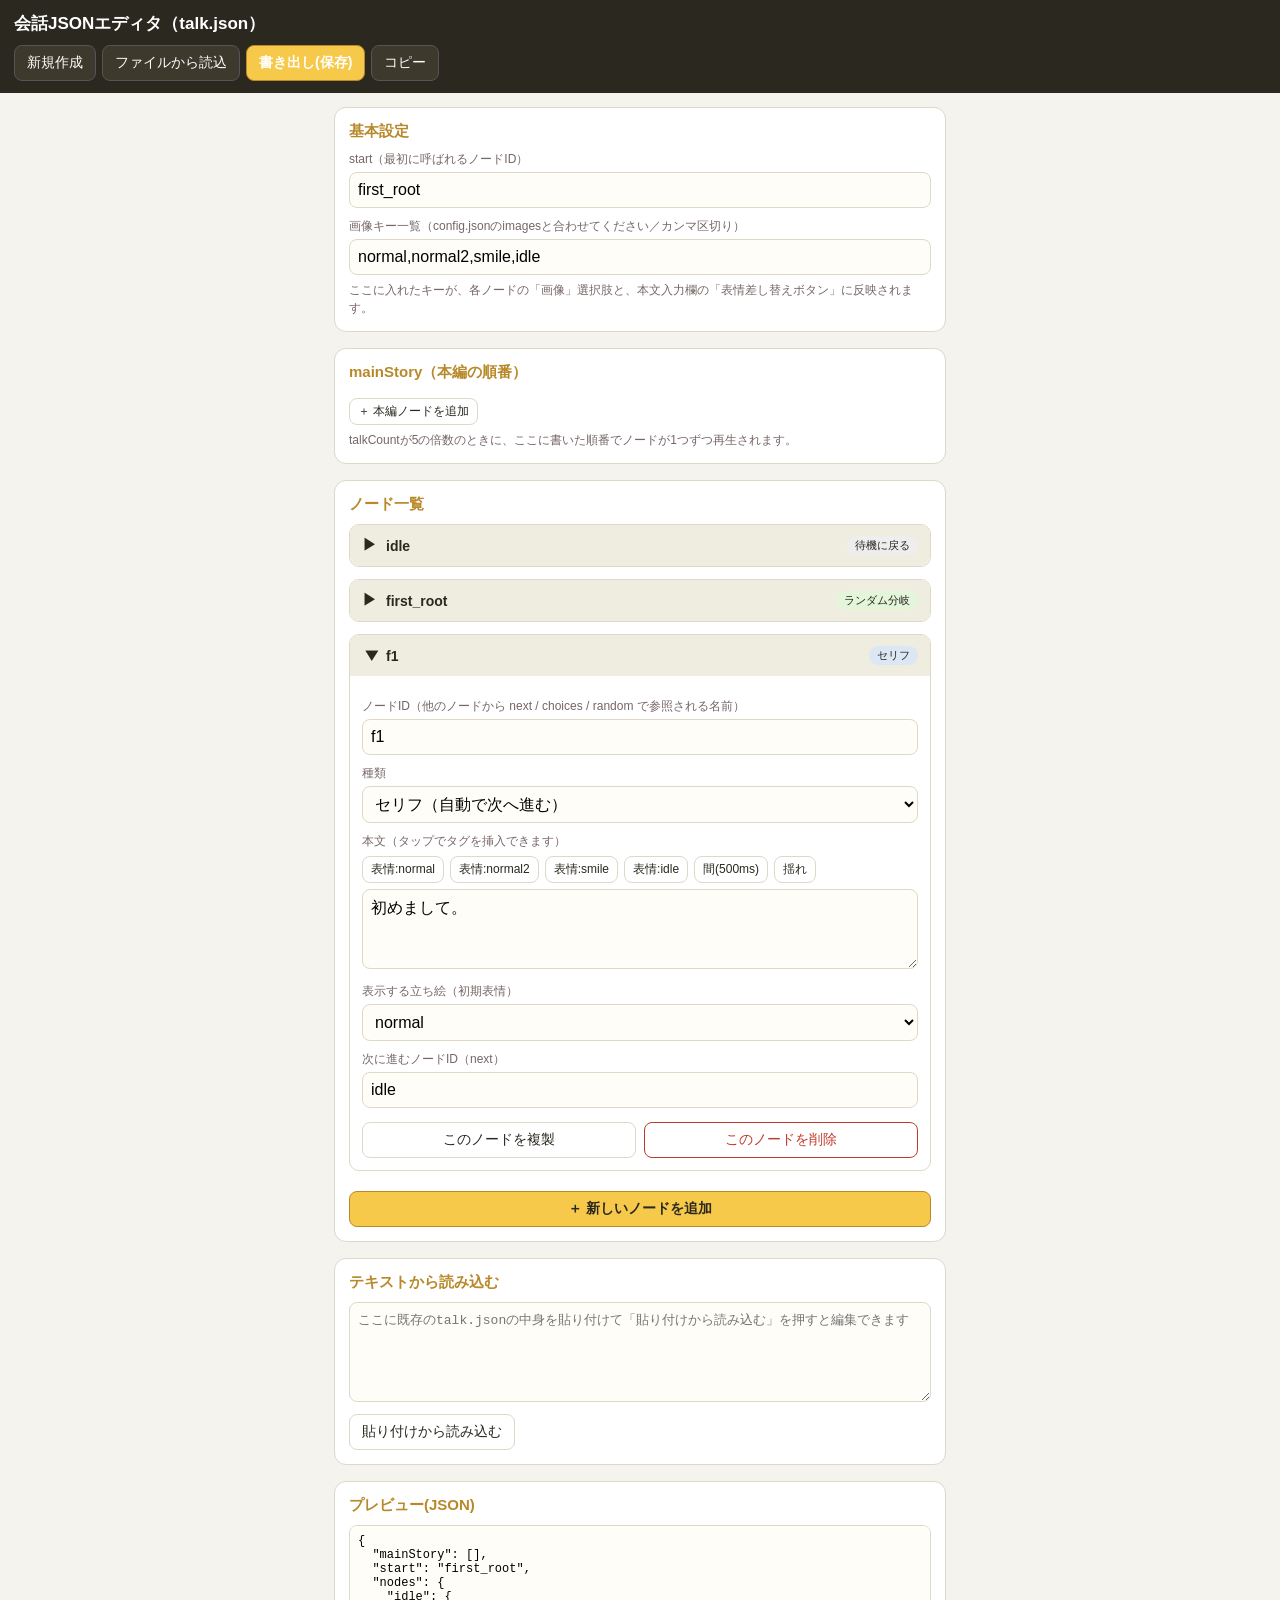
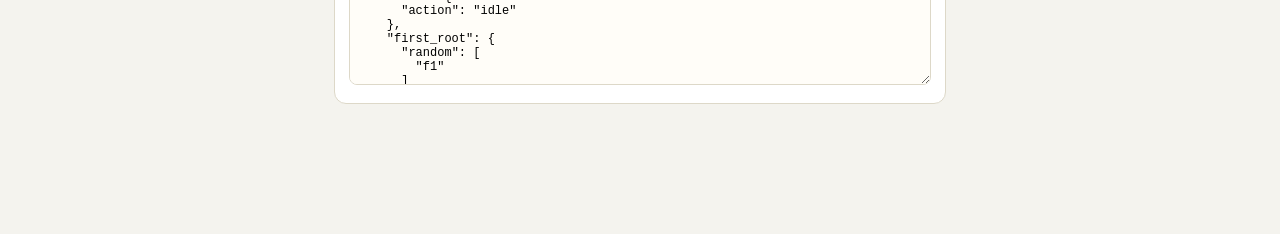
==== talk-editor.html @ 7db29a3e "Add talk-editor Co-Authored-By: Claude Opus 5.5 <noreply@anthropic.com> Claude-Session: https://clau" ====
<!DOCTYPE html>
<html lang="ja">
<head>
<meta charset="UTF-8">
<meta name="viewport" content="width=device-width, initial-scale=1.0, maximum-scale=1.0">
<title>会話JSONエディタ</title>
<style>
  :root {
    --bg: #f4f3ee;
    --card: #ffffff;
    --accent: #b8892a;
    --accent-soft: #f7c94b;
    --border: #ddd8c8;
    --text: #2b2820;
    --danger: #c0392b;
  }
  * { box-sizing: border-box; }
  body {
    margin: 0;
    font-family: -apple-system, BlinkMacSystemFont, "Hiragino Sans", "Yu Gothic", sans-serif;
    background: var(--bg);
    color: var(--text);
    padding-bottom: 100px;
  }
  header {
    position: sticky;
    top: 0;
    z-index: 20;
    background: #2b2820;
    color: #fff;
    padding: 12px 14px;
  }
  header h1 {
    margin: 0 0 10px 0;
    font-size: 17px;
  }
  .header-buttons {
    display: flex;
    flex-wrap: wrap;
    gap: 6px;
  }
  button {
    font-size: 14px;
    padding: 8px 12px;
    border-radius: 8px;
    border: 1px solid var(--border);
    background: var(--card);
    color: var(--text);
    cursor: pointer;
  }
  header button {
    background: #3d392c;
    color: #fff;
    border-color: #555;
  }
  button.primary {
    background: var(--accent-soft);
    border-color: var(--accent);
    font-weight: bold;
  }
  button.danger {
    color: var(--danger);
    border-color: var(--danger);
  }
  button.small {
    padding: 4px 8px;
    font-size: 12px;
  }
  main {
    padding: 14px;
    max-width: 640px;
    margin: 0 auto;
  }
  section {
    background: var(--card);
    border: 1px solid var(--border);
    border-radius: 12px;
    padding: 14px;
    margin-bottom: 16px;
  }
  section > h2 {
    margin: 0 0 10px 0;
    font-size: 15px;
    color: var(--accent);
  }
  label {
    display: block;
    font-size: 12px;
    color: #766;
    margin-bottom: 4px;
    margin-top: 10px;
  }
  input[type=text], textarea, select {
    width: 100%;
    font-size: 16px; /* iOSでズームさせないため */
    padding: 8px;
    border: 1px solid var(--border);
    border-radius: 8px;
    font-family: inherit;
    background: #fffdf8;
  }
  textarea {
    min-height: 80px;
    resize: vertical;
    white-space: pre-wrap;
  }
  .row {
    display: flex;
    gap: 8px;
    align-items: center;
  }
  .row > * { flex: 1; }
  .tag-toolbar {
    display: flex;
    flex-wrap: wrap;
    gap: 6px;
    margin: 6px 0;
  }
  .node-card {
    border: 1px solid var(--border);
    border-radius: 10px;
    margin-bottom: 12px;
    overflow: hidden;
  }
  .node-card-head {
    display: flex;
    align-items: center;
    gap: 8px;
    padding: 10px 12px;
    background: #efece0;
    cursor: pointer;
  }
  .node-card-head .node-id-preview {
    flex: 1;
    font-weight: bold;
    font-size: 14px;
    white-space: nowrap;
    overflow: hidden;
    text-overflow: ellipsis;
  }
  .node-card-body {
    padding: 12px;
    display: none;
  }
  .node-card.open .node-card-body {
    display: block;
  }
  .node-card-head .caret {
    transition: transform 0.15s;
  }
  .node-card.open .caret {
    transform: rotate(90deg);
  }
  .choice-row, .list-row {
    display: flex;
    gap: 6px;
    margin-bottom: 6px;
    align-items: center;
  }
  .choice-row input, .list-row input { flex: 1; }
  .list-actions {
    display: flex;
    gap: 4px;
  }
  .add-row {
    margin-top: 6px;
  }
  .warn {
    color: var(--danger);
    font-size: 12px;
    margin-top: 4px;
  }
  #importArea {
    min-height: 100px;
    font-family: monospace;
    font-size: 13px;
  }
  #toast {
    position: fixed;
    bottom: 16px;
    left: 50%;
    transform: translateX(-50%);
    background: #2b2820;
    color: #fff;
    padding: 10px 18px;
    border-radius: 20px;
    font-size: 13px;
    opacity: 0;
    pointer-events: none;
    transition: opacity 0.2s;
    z-index: 50;
  }
  #toast.show { opacity: 1; }
  .hint {
    font-size: 12px;
    color: #766;
    margin-top: 6px;
    line-height: 1.5;
  }
  .kind-badge {
    font-size: 11px;
    padding: 2px 8px;
    border-radius: 10px;
    background: #ddd;
    white-space: nowrap;
  }
  .kind-line { background: #dbe7f5; }
  .kind-choice { background: #f5e3db; }
  .kind-random { background: #e3f5db; }
  .kind-idle { background: #eee; }
</style>
</head>
<body>

<header>
  <h1>会話JSONエディタ（talk.json）</h1>
  <div class="header-buttons">
    <button id="btn-new">新規作成</button>
    <button id="btn-import-file">ファイルから読込</button>
    <input type="file" id="file-input" accept="application/json" style="display:none">
    <button id="btn-export" class="primary">書き出し(保存)</button>
    <button id="btn-copy">コピー</button>
  </div>
</header>

<main>

  <section>
    <h2>基本設定</h2>
    <label>start（最初に呼ばれるノードID）</label>
    <input type="text" id="start-input" value="first_root">

    <label>画像キー一覧（config.jsonのimagesと合わせてください／カンマ区切り）</label>
    <input type="text" id="image-keys-input" value="normal,normal2,smile,idle">
    <div class="hint">ここに入れたキーが、各ノードの「画像」選択肢と、本文入力欄の「表情差し替えボタン」に反映されます。</div>
  </section>

  <section>
    <h2>mainStory（本編の順番）</h2>
    <div id="mainstory-list"></div>
    <button class="add-row small" id="btn-add-mainstory">＋ 本編ノードを追加</button>
    <div class="hint">talkCountが5の倍数のときに、ここに書いた順番でノードが1つずつ再生されます。</div>
  </section>

  <section>
    <h2>ノード一覧</h2>
    <div id="nodes-list"></div>
    <button class="add-row primary" id="btn-add-node" style="width:100%;margin-top:8px;">＋ 新しいノードを追加</button>
  </section>

  <section>
    <h2>テキストから読み込む</h2>
    <textarea id="importArea" placeholder="ここに既存のtalk.jsonの中身を貼り付けて「貼り付けから読み込む」を押すと編集できます"></textarea>
    <button id="btn-import-text" style="margin-top:8px;">貼り付けから読み込む</button>
  </section>

  <section>
    <h2>プレビュー(JSON)</h2>
    <textarea id="preview" readonly style="min-height:160px;font-family:monospace;font-size:12px;"></textarea>
  </section>

</main>

<div id="toast"></div>

<script>
// =====================
// 状態
// =====================
let doc = {
  start: "first_root",
  mainStory: [],
  imageKeys: ["normal", "normal2", "smile", "idle"],
  // nodes は内部的には配列で保持し、書き出し時にオブジェクトへ変換する
  nodes: []
};
let uidCounter = 1;
function nextUid() { return "n" + (uidCounter++); }

const DRAFT_KEY = "talkEditorDraft";

// =====================
// 初期データ
// =====================
function blankNode(kind) {
  return {
    uid: nextUid(),
    id: "",
    kind: kind || "line", // line / choice / random / idle
    text: "",
    image: doc.imageKeys[0] || "normal",
    next: "idle",
    choices: [],   // [{text, next}]
    random: [],    // [id, id, ...]
    open: true
  };
}

function defaultDoc() {
  const idle = blankNode("idle");
  idle.id = "idle";
  idle.open = false;

  const firstRoot = blankNode("random");
  firstRoot.id = "first_root";
  firstRoot.random = ["f1"];
  firstRoot.open = false;

  const f1 = blankNode("line");
  f1.id = "f1";
  f1.text = "初めまして。";
  f1.image = "normal";
  f1.next = "idle";

  return {
    start: "first_root",
    mainStory: [],
    imageKeys: ["normal", "normal2", "smile", "idle"],
    nodes: [idle, firstRoot, f1]
  };
}

// =====================
// ユーティリティ
// =====================
function toast(msg) {
  const el = document.getElementById("toast");
  el.textContent = msg;
  el.classList.add("show");
  clearTimeout(toast._t);
  toast._t = setTimeout(() => el.classList.remove("show"), 1800);
}

function saveDraft() {
  try {
    localStorage.setItem(DRAFT_KEY, JSON.stringify(doc));
  } catch (e) { /* ignore */ }
}

function loadDraft() {
  try {
    const raw = localStorage.getItem(DRAFT_KEY);
    if (!raw) return null;
    return JSON.parse(raw);
  } catch (e) {
    return null;
  }
}

// =====================
// エクスポート/インポート変換
// =====================
function buildExportObject() {
  const nodesObj = {};
  doc.nodes.forEach(n => {
    if (!n.id) return;
    if (n.kind === "idle") {
      nodesObj[n.id] = { action: "idle" };
    } else if (n.kind === "random") {
      nodesObj[n.id] = { random: n.random.filter(Boolean) };
    } else if (n.kind === "choice") {
      const node = {};
      if (n.text) node.text = n.text;
      if (n.image) node.image = n.image;
      node.choices = n.choices
        .filter(c => c.text || c.next)
        .map(c => ({ text: c.text, next: c.next }));
      nodesObj[n.id] = node;
    } else { // line
      const node = {};
      if (n.text) node.text = n.text;
      if (n.image) node.image = n.image;
      if (n.next) node.next = n.next;
      nodesObj[n.id] = node;
    }
  });

  return {
    mainStory: doc.mainStory.filter(Boolean),
    start: doc.start || "first_root",
    nodes: nodesObj
  };
}

function importFromObject(obj) {
  const newDoc = {
    start: obj.start || "first_root",
    mainStory: Array.isArray(obj.mainStory) ? obj.mainStory.slice() : [],
    imageKeys: doc.imageKeys.slice(),
    nodes: []
  };

  const nodes = obj.nodes || {};
  Object.keys(nodes).forEach(id => {
    const raw = nodes[id];
    const n = blankNode("line");
    n.id = id;
    n.open = false;

    if (raw.action === "idle") {
      n.kind = "idle";
    } else if (Array.isArray(raw.random)) {
      n.kind = "random";
      n.random = raw.random.slice();
    } else if (Array.isArray(raw.choices)) {
      n.kind = "choice";
      n.text = raw.text || "";
      n.image = raw.image || newDoc.imageKeys[0] || "normal";
      n.choices = raw.choices.map(c => ({ text: c.text || "", next: c.next || "" }));
    } else {
      n.kind = "line";
      n.text = raw.text || "";
      n.image = raw.image || newDoc.imageKeys[0] || "normal";
      n.next = raw.next || "";
    }

    newDoc.nodes.push(n);
  });

  doc = newDoc;
  renderAll();
  saveDraft();
}

// =====================
// レンダリング
// =====================
function renderAll() {
  document.getElementById("start-input").value = doc.start;
  document.getElementById("image-keys-input").value = doc.imageKeys.join(",");
  renderMainStory();
  renderNodes();
  renderPreview();
}

function renderMainStory() {
  const box = document.getElementById("mainstory-list");
  box.innerHTML = "";
  doc.mainStory.forEach((id, idx) => {
    const row = document.createElement("div");
    row.className = "list-row";

    const input = document.createElement("input");
    input.type = "text";
    input.value = id;
    input.placeholder = "ノードID（例: main1）";
    input.addEventListener("input", () => {
      doc.mainStory[idx] = input.value;
      renderPreview();
      saveDraft();
    });

    const actions = document.createElement("div");
    actions.className = "list-actions";

    const up = document.createElement("button");
    up.className = "small";
    up.textContent = "↑";
    up.onclick = () => {
      if (idx === 0) return;
      [doc.mainStory[idx - 1], doc.mainStory[idx]] = [doc.mainStory[idx], doc.mainStory[idx - 1]];
      renderMainStory();
      renderPreview();
      saveDraft();
    };

    const down = document.createElement("button");
    down.className = "small";
    down.textContent = "↓";
    down.onclick = () => {
      if (idx === doc.mainStory.length - 1) return;
      [doc.mainStory[idx + 1], doc.mainStory[idx]] = [doc.mainStory[idx], doc.mainStory[idx + 1]];
      renderMainStory();
      renderPreview();
      saveDraft();
    };

    const del = document.createElement("button");
    del.className = "small danger";
    del.textContent = "削除";
    del.onclick = () => {
      doc.mainStory.splice(idx, 1);
      renderMainStory();
      renderPreview();
      saveDraft();
    };

    actions.appendChild(up);
    actions.appendChild(down);
    actions.appendChild(del);

    row.appendChild(input);
    row.appendChild(actions);
    box.appendChild(row);
  });
}

function kindLabel(kind) {
  return { line: "セリフ", choice: "選択肢あり", random: "ランダム分岐", idle: "待機に戻る" }[kind] || kind;
}

function renderNodes() {
  const box = document.getElementById("nodes-list");
  box.innerHTML = "";

  doc.nodes.forEach(n => {
    const card = document.createElement("div");
    card.className = "node-card" + (n.open ? " open" : "");

    // ---- ヘッダー ----
    const head = document.createElement("div");
    head.className = "node-card-head";

    const caret = document.createElement("span");
    caret.className = "caret";
    caret.textContent = "▶";

    const idPreview = document.createElement("div");
    idPreview.className = "node-id-preview";
    idPreview.textContent = n.id || "(id未設定)";

    const badge = document.createElement("span");
    badge.className = "kind-badge kind-" + n.kind;
    badge.textContent = kindLabel(n.kind);

    head.appendChild(caret);
    head.appendChild(idPreview);
    head.appendChild(badge);
    head.addEventListener("click", () => {
      n.open = !n.open;
      renderNodes();
    });

    // ---- 本体 ----
    const body = document.createElement("div");
    body.className = "node-card-body";

    // ID
    const idLabel = document.createElement("label");
    idLabel.textContent = "ノードID（他のノードから next / choices / random で参照される名前）";
    const idInput = document.createElement("input");
    idInput.type = "text";
    idInput.value = n.id;
    idInput.addEventListener("input", () => {
      n.id = idInput.value.trim();
      idPreview.textContent = n.id || "(id未設定)";
      renderPreview();
      saveDraft();
    });
    body.appendChild(idLabel);
    body.appendChild(idInput);

    const dupWarn = document.createElement("div");
    dupWarn.className = "warn";
    dupWarn.style.display = "none";
    dupWarn.textContent = "⚠ このIDは他のノードと重複しています";
    body.appendChild(dupWarn);

    // 種類
    const kindLabelEl = document.createElement("label");
    kindLabelEl.textContent = "種類";
    const kindSelect = document.createElement("select");
    [
      ["line", "セリフ（自動で次へ進む）"],
      ["choice", "セリフ＋選択肢"],
      ["random", "ランダム分岐（rootノード用）"],
      ["idle", "待機に戻る（特殊・通常はidleノードのみ）"]
    ].forEach(([val, label]) => {
      const opt = document.createElement("option");
      opt.value = val;
      opt.textContent = label;
      if (n.kind === val) opt.selected = true;
      kindSelect.appendChild(opt);
    });
    kindSelect.addEventListener("change", () => {
      n.kind = kindSelect.value;
      renderNodes();
      renderPreview();
      saveDraft();
    });
    body.appendChild(kindLabelEl);
    body.appendChild(kindSelect);

    if (n.kind === "line" || n.kind === "choice") {
      // 表情差し替えツールバー
      const toolbarLabel = document.createElement("label");
      toolbarLabel.textContent = "本文（タップでタグを挿入できます）";
      body.appendChild(toolbarLabel);

      const toolbar = document.createElement("div");
      toolbar.className = "tag-toolbar";

      const textArea = document.createElement("textarea");
      textArea.value = n.text;
      textArea.placeholder = "セリフ本文。改行すると自動で1文字ずつ表示が区切られます。";
      textArea.addEventListener("input", () => {
        n.text = textArea.value;
        renderPreview();
        saveDraft();
      });

      function insertAtCursor(str) {
        const start = textArea.selectionStart;
        const end = textArea.selectionEnd;
        const before = textArea.value.slice(0, start);
        const after = textArea.value.slice(end);
        textArea.value = before + str + after;
        n.text = textArea.value;
        const pos = start + str.length;
        textArea.focus();
        textArea.setSelectionRange(pos, pos);
        renderPreview();
        saveDraft();
      }

      doc.imageKeys.forEach(key => {
        const btn = document.createElement("button");
        btn.className = "small";
        btn.textContent = "表情:" + key;
        btn.type = "button";
        btn.onclick = () => insertAtCursor(`{face:${key}}`);
        toolbar.appendChild(btn);
      });
      const waitBtn = document.createElement("button");
      waitBtn.className = "small";
      waitBtn.textContent = "間(500ms)";
      waitBtn.type = "button";
      waitBtn.onclick = () => insertAtCursor("{wait:500}");
      toolbar.appendChild(waitBtn);

      const shakeBtn = document.createElement("button");
      shakeBtn.className = "small";
      shakeBtn.textContent = "揺れ";
      shakeBtn.type = "button";
      shakeBtn.onclick = () => insertAtCursor("{shake}");
      toolbar.appendChild(shakeBtn);

      body.appendChild(toolbar);
      body.appendChild(textArea);

      // 画像
      const imgLabel = document.createElement("label");
      imgLabel.textContent = "表示する立ち絵（初期表情）";
      const imgSelect = document.createElement("select");
      doc.imageKeys.forEach(key => {
        const opt = document.createElement("option");
        opt.value = key;
        opt.textContent = key;
        if (n.image === key) opt.selected = true;
        imgSelect.appendChild(opt);
      });
      imgSelect.addEventListener("change", () => {
        n.image = imgSelect.value;
        renderPreview();
        saveDraft();
      });
      body.appendChild(imgLabel);
      body.appendChild(imgSelect);
    }

    if (n.kind === "line") {
      const nextLabel = document.createElement("label");
      nextLabel.textContent = "次に進むノードID（next）";
      const nextInput = document.createElement("input");
      nextInput.type = "text";
      nextInput.value = n.next;
      nextInput.placeholder = "idle";
      nextInput.addEventListener("input", () => {
        n.next = nextInput.value.trim();
        renderPreview();
        saveDraft();
      });
      body.appendChild(nextLabel);
      body.appendChild(nextInput);
    }

    if (n.kind === "choice") {
      const choicesLabel = document.createElement("label");
      choicesLabel.textContent = "選択肢一覧";
      body.appendChild(choicesLabel);

      const choicesBox = document.createElement("div");
      n.choices.forEach((c, ci) => {
        const row = document.createElement("div");
        row.className = "choice-row";

        const textInput = document.createElement("input");
        textInput.type = "text";
        textInput.placeholder = "選択肢の表示テキスト";
        textInput.value = c.text;
        textInput.addEventListener("input", () => {
          c.text = textInput.value;
          renderPreview();
          saveDraft();
        });

        const nextInput = document.createElement("input");
        nextInput.type = "text";
        nextInput.placeholder = "行き先ノードID";
        nextInput.value = c.next;
        nextInput.addEventListener("input", () => {
          c.next = nextInput.value.trim();
          renderPreview();
          saveDraft();
        });

        const del = document.createElement("button");
        del.className = "small danger";
        del.textContent = "削除";
        del.onclick = () => {
          n.choices.splice(ci, 1);
          renderNodes();
          renderPreview();
          saveDraft();
        };

        row.appendChild(textInput);
        row.appendChild(nextInput);
        row.appendChild(del);
        choicesBox.appendChild(row);
      });
      body.appendChild(choicesBox);

      const addChoice = document.createElement("button");
      addChoice.className = "add-row small";
      addChoice.textContent = "＋ 選択肢を追加";
      addChoice.onclick = () => {
        n.choices.push({ text: "", next: "" });
        renderNodes();
        saveDraft();
      };
      body.appendChild(addChoice);
    }

    if (n.kind === "random") {
      const randomLabel = document.createElement("label");
      randomLabel.textContent = "分岐先候補（この中からランダムで1つ選ばれます／未読を優先）";
      body.appendChild(randomLabel);

      const randomBox = document.createElement("div");
      n.random.forEach((id, ri) => {
        const row = document.createElement("div");
        row.className = "list-row";

        const input = document.createElement("input");
        input.type = "text";
        input.placeholder = "ノードID";
        input.value = id;
        input.addEventListener("input", () => {
          n.random[ri] = input.value.trim();
          renderPreview();
          saveDraft();
        });

        const del = document.createElement("button");
        del.className = "small danger";
        del.textContent = "削除";
        del.onclick = () => {
          n.random.splice(ri, 1);
          renderNodes();
          renderPreview();
          saveDraft();
        };

        row.appendChild(input);
        row.appendChild(del);
        randomBox.appendChild(row);
      });
      body.appendChild(randomBox);

      const addRandom = document.createElement("button");
      addRandom.className = "add-row small";
      addRandom.textContent = "＋ 候補を追加";
      addRandom.onclick = () => {
        n.random.push("");
        renderNodes();
        saveDraft();
      };
      body.appendChild(addRandom);
    }

    // 複製・削除
    const footRow = document.createElement("div");
    footRow.className = "row";
    footRow.style.marginTop = "14px";

    const dupBtn = document.createElement("button");
    dupBtn.textContent = "このノードを複製";
    dupBtn.onclick = () => {
      const copy = JSON.parse(JSON.stringify(n));
      copy.uid = nextUid();
      copy.id = n.id ? n.id + "_copy" : "";
      copy.open = true;
      const idx = doc.nodes.indexOf(n);
      doc.nodes.splice(idx + 1, 0, copy);
      renderNodes();
      renderPreview();
      saveDraft();
    };

    const delBtn = document.createElement("button");
    delBtn.textContent = "このノードを削除";
    delBtn.className = "danger";
    delBtn.onclick = () => {
      if (!confirm(`ノード「${n.id || "(id未設定)"}」を削除しますか？`)) return;
      doc.nodes = doc.nodes.filter(x => x.uid !== n.uid);
      renderNodes();
      renderPreview();
      saveDraft();
    };

    footRow.appendChild(dupBtn);
    footRow.appendChild(delBtn);
    body.appendChild(footRow);

    card.appendChild(head);
    card.appendChild(body);
    box.appendChild(card);

    // 重複IDチェック
    if (n.id && doc.nodes.filter(x => x.id === n.id).length > 1) {
      dupWarn.style.display = "block";
    }
  });
}

function renderPreview() {
  const exportObj = buildExportObject();
  document.getElementById("preview").value = JSON.stringify(exportObj, null, 2);
}

// =====================
// イベント：基本設定
// =====================
document.getElementById("start-input").addEventListener("input", (e) => {
  doc.start = e.target.value;
  renderPreview();
  saveDraft();
});

document.getElementById("image-keys-input").addEventListener("change", (e) => {
  doc.imageKeys = e.target.value.split(",").map(s => s.trim()).filter(Boolean);
  if (doc.imageKeys.length === 0) doc.imageKeys = ["normal"];
  renderNodes();
  renderPreview();
  saveDraft();
});

document.getElementById("btn-add-mainstory").addEventListener("click", () => {
  doc.mainStory.push("");
  renderMainStory();
  saveDraft();
});

document.getElementById("btn-add-node").addEventListener("click", () => {
  const n = blankNode("line");
  n.text = "";
  n.next = "idle";
  doc.nodes.push(n);
  renderNodes();
  renderPreview();
  saveDraft();

  // 追加したカードまでスクロール
  requestAnimationFrame(() => {
    const cards = document.querySelectorAll(".node-card");
    const last = cards[cards.length - 1];
    if (last) last.scrollIntoView({ behavior: "smooth", block: "start" });
  });
});

// =====================
// 新規作成・読込・書き出し
// =====================
document.getElementById("btn-new").addEventListener("click", () => {
  if (!confirm("編集中の内容は消えます。新規作成しますか？")) return;
  doc = defaultDoc();
  renderAll();
  saveDraft();
  toast("新規作成しました");
});

document.getElementById("btn-import-file").addEventListener("click", () => {
  document.getElementById("file-input").click();
});

document.getElementById("file-input").addEventListener("change", (e) => {
  const file = e.target.files[0];
  if (!file) return;
  const reader = new FileReader();
  reader.onload = () => {
    try {
      const obj = JSON.parse(reader.result);
      importFromObject(obj);
      toast("読み込みました");
    } catch (err) {
      alert("JSONの読み込みに失敗しました: " + err.message);
    }
  };
  reader.readAsText(file);
  e.target.value = "";
});

document.getElementById("btn-import-text").addEventListener("click", () => {
  const raw = document.getElementById("importArea").value;
  if (!raw.trim()) {
    alert("貼り付け欄が空です");
    return;
  }
  try {
    const obj = JSON.parse(raw);
    importFromObject(obj);
    toast("読み込みました");
  } catch (err) {
    alert("JSONの読み込みに失敗しました: " + err.message);
  }
});

document.getElementById("btn-export").addEventListener("click", () => {
  const exportObj = buildExportObject();
  const jsonStr = JSON.stringify(exportObj, null, 2);
  const blob = new Blob([jsonStr], { type: "application/json" });
  const url = URL.createObjectURL(blob);
  const a = document.createElement("a");
  a.href = url;
  a.download = "talk.json";
  document.body.appendChild(a);
  a.click();
  document.body.removeChild(a);
  URL.revokeObjectURL(url);
  toast("talk.json を書き出しました");
});

document.getElementById("btn-copy").addEventListener("click", async () => {
  const jsonStr = document.getElementById("preview").value;
  try {
    await navigator.clipboard.writeText(jsonStr);
    toast("コピーしました");
  } catch (e) {
    // フォールバック
    const ta = document.getElementById("preview");
    ta.focus();
    ta.select();
    document.execCommand("copy");
    toast("コピーしました");
  }
});

// =====================
// 起動
// =====================
(function boot() {
  const draft = loadDraft();
  if (draft && draft.nodes) {
    doc = draft;
  } else {
    doc = defaultDoc();
  }
  renderAll();
})();
</script>

</body>
</html>
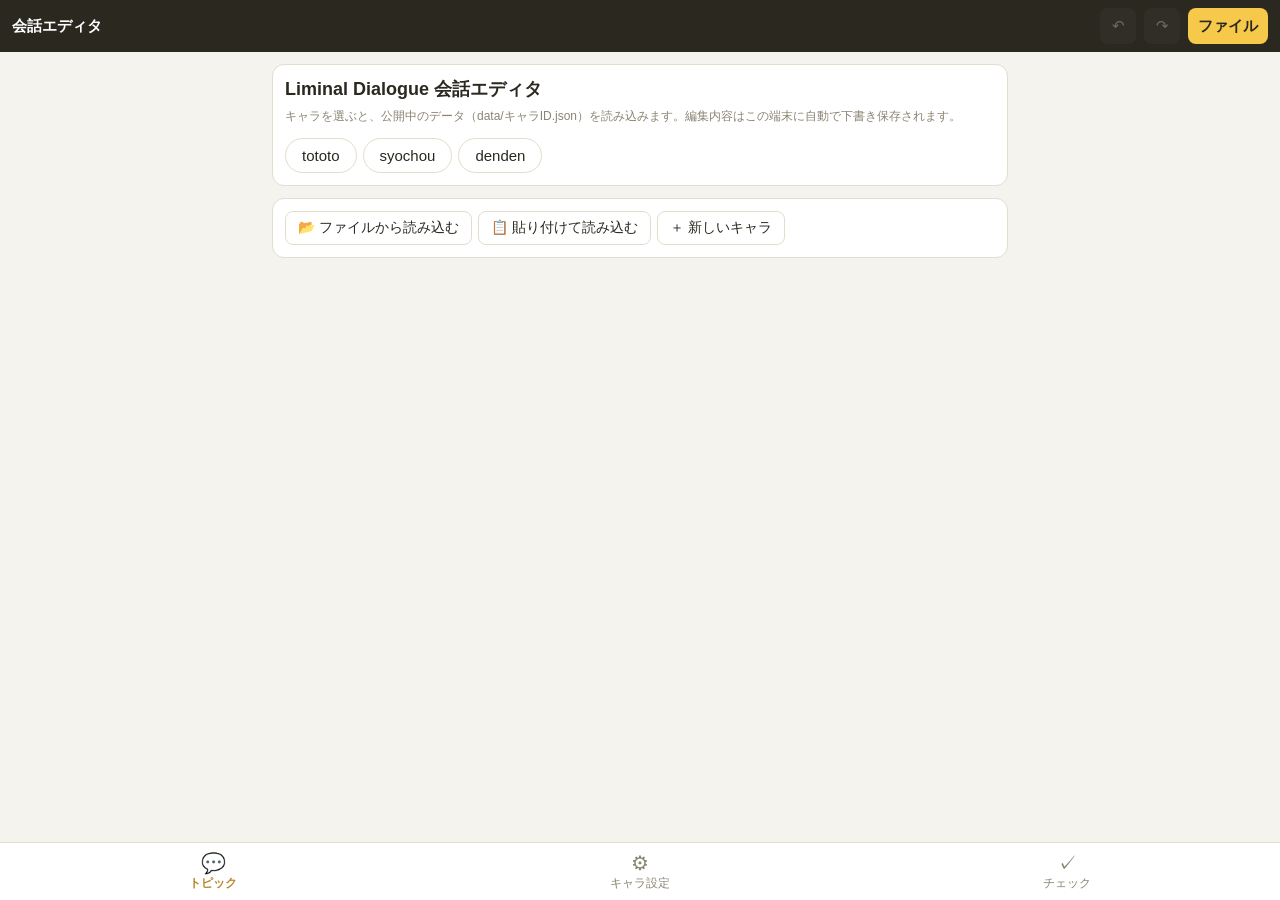
==== commit 2291d494: "Restructure dialogue data (v2) and rebuild talk editor - One file per character (data/<id>.json) wit" ====
--- a/talk-editor.html
+++ b/talk-editor.html
@@ -2,963 +2,1552 @@
 <html lang="ja">
 <head>
 <meta charset="UTF-8">
-<meta name="viewport" content="width=device-width, initial-scale=1.0, maximum-scale=1.0">
-<title>会話JSONエディタ</title>
+<meta name="viewport" content="width=device-width, initial-scale=1.0, viewport-fit=cover">
+<title>会話エディタ — Liminal Dialogue</title>
 <style>
   :root {
     --bg: #f4f3ee;
     --card: #ffffff;
+    --sub: #faf9f4;
+    --ink: #2b2820;
+    --muted: #8a8473;
+    --line: #e2ddcc;
     --accent: #b8892a;
-    --accent-soft: #f7c94b;
-    --border: #ddd8c8;
-    --text: #2b2820;
+    --accent-soft: #f7e3a8;
+    --head: #2b2820;
     --danger: #c0392b;
+    --warn: #c47f0a;
+    --info: #4f7aa8;
+    --ok: #3f8f5a;
+  }
+  @media (prefers-color-scheme: dark) {
+    :root {
+      --bg: #17161a; --card: #222126; --sub: #1c1b20; --ink: #ece8dc; --muted: #9a9484;
+      --line: #35333b; --accent: #e0b04a; --accent-soft: #4a3d1c; --head: #0f0e12;
+      --danger: #ff6b5b; --warn: #f0a83a; --info: #7fb0e8; --ok: #6cc38a;
+    }
   }
   * { box-sizing: border-box; }
+  html, body { margin: 0; }
   body {
-    margin: 0;
-    font-family: -apple-system, BlinkMacSystemFont, "Hiragino Sans", "Yu Gothic", sans-serif;
-    background: var(--bg);
-    color: var(--text);
-    padding-bottom: 100px;
-  }
+    font-family: -apple-system, BlinkMacSystemFont, "Hiragino Sans", "Noto Sans JP", sans-serif;
+    background: var(--bg); color: var(--ink);
+    -webkit-text-size-adjust: 100%;
+    padding-bottom: calc(76px + env(safe-area-inset-bottom));
+  }
+  button, input, select, textarea { font: inherit; color: inherit; }
+  input, select, textarea { font-size: 16px; } /* iOSで拡大されないように */
+  button { cursor: pointer; }
+  .hidden { display: none !important; }
+
+  /* ---------- ヘッダー ---------- */
   header {
-    position: sticky;
-    top: 0;
-    z-index: 20;
-    background: #2b2820;
-    color: #fff;
-    padding: 12px 14px;
-  }
-  header h1 {
-    margin: 0 0 10px 0;
-    font-size: 17px;
-  }
-  .header-buttons {
-    display: flex;
-    flex-wrap: wrap;
-    gap: 6px;
-  }
-  button {
-    font-size: 14px;
-    padding: 8px 12px;
-    border-radius: 8px;
-    border: 1px solid var(--border);
-    background: var(--card);
-    color: var(--text);
-    cursor: pointer;
-  }
-  header button {
-    background: #3d392c;
-    color: #fff;
-    border-color: #555;
-  }
-  button.primary {
-    background: var(--accent-soft);
-    border-color: var(--accent);
-    font-weight: bold;
-  }
-  button.danger {
-    color: var(--danger);
-    border-color: var(--danger);
-  }
-  button.small {
-    padding: 4px 8px;
-    font-size: 12px;
-  }
-  main {
-    padding: 14px;
-    max-width: 640px;
-    margin: 0 auto;
-  }
-  section {
-    background: var(--card);
-    border: 1px solid var(--border);
-    border-radius: 12px;
-    padding: 14px;
-    margin-bottom: 16px;
-  }
-  section > h2 {
-    margin: 0 0 10px 0;
-    font-size: 15px;
-    color: var(--accent);
-  }
-  label {
-    display: block;
-    font-size: 12px;
-    color: #766;
-    margin-bottom: 4px;
-    margin-top: 10px;
-  }
-  input[type=text], textarea, select {
-    width: 100%;
-    font-size: 16px; /* iOSでズームさせないため */
-    padding: 8px;
-    border: 1px solid var(--border);
-    border-radius: 8px;
-    font-family: inherit;
-    background: #fffdf8;
-  }
-  textarea {
-    min-height: 80px;
-    resize: vertical;
-    white-space: pre-wrap;
-  }
-  .row {
-    display: flex;
-    gap: 8px;
-    align-items: center;
-  }
-  .row > * { flex: 1; }
-  .tag-toolbar {
-    display: flex;
-    flex-wrap: wrap;
-    gap: 6px;
-    margin: 6px 0;
-  }
-  .node-card {
-    border: 1px solid var(--border);
-    border-radius: 10px;
-    margin-bottom: 12px;
-    overflow: hidden;
-  }
-  .node-card-head {
-    display: flex;
-    align-items: center;
-    gap: 8px;
-    padding: 10px 12px;
-    background: #efece0;
-    cursor: pointer;
-  }
-  .node-card-head .node-id-preview {
-    flex: 1;
-    font-weight: bold;
-    font-size: 14px;
-    white-space: nowrap;
-    overflow: hidden;
-    text-overflow: ellipsis;
-  }
-  .node-card-body {
-    padding: 12px;
-    display: none;
-  }
-  .node-card.open .node-card-body {
-    display: block;
-  }
-  .node-card-head .caret {
-    transition: transform 0.15s;
-  }
-  .node-card.open .caret {
-    transform: rotate(90deg);
-  }
-  .choice-row, .list-row {
-    display: flex;
-    gap: 6px;
-    margin-bottom: 6px;
-    align-items: center;
-  }
-  .choice-row input, .list-row input { flex: 1; }
-  .list-actions {
-    display: flex;
-    gap: 4px;
-  }
-  .add-row {
-    margin-top: 6px;
-  }
-  .warn {
-    color: var(--danger);
-    font-size: 12px;
-    margin-top: 4px;
-  }
-  #importArea {
-    min-height: 100px;
-    font-family: monospace;
-    font-size: 13px;
-  }
-  #toast {
-    position: fixed;
-    bottom: 16px;
-    left: 50%;
-    transform: translateX(-50%);
-    background: #2b2820;
-    color: #fff;
-    padding: 10px 18px;
-    border-radius: 20px;
-    font-size: 13px;
-    opacity: 0;
-    pointer-events: none;
-    transition: opacity 0.2s;
-    z-index: 50;
-  }
-  #toast.show { opacity: 1; }
-  .hint {
-    font-size: 12px;
-    color: #766;
-    margin-top: 6px;
-    line-height: 1.5;
-  }
-  .kind-badge {
-    font-size: 11px;
-    padding: 2px 8px;
-    border-radius: 10px;
-    background: #ddd;
-    white-space: nowrap;
-  }
-  .kind-line { background: #dbe7f5; }
-  .kind-choice { background: #f5e3db; }
-  .kind-random { background: #e3f5db; }
-  .kind-idle { background: #eee; }
+    position: sticky; top: 0; z-index: 30;
+    background: var(--head); color: #fff;
+    padding: calc(8px + env(safe-area-inset-top)) 12px 8px;
+    display: flex; align-items: center; gap: 8px;
+  }
+  header .title { font-weight: 700; font-size: 15px; flex: 1; min-width: 0; white-space: nowrap; overflow: hidden; text-overflow: ellipsis; }
+  header .title small { font-weight: 400; opacity: .6; margin-left: 6px; }
+  header .dot { display: inline-block; width: 8px; height: 8px; border-radius: 50%; background: #f7c94b; margin-left: 6px; vertical-align: middle; }
+  .hbtn {
+    background: rgba(255,255,255,.1); border: 0; color: #fff; border-radius: 8px;
+    min-width: 36px; height: 36px; padding: 0 10px; font-size: 15px;
+  }
+  .hbtn:disabled { opacity: .3; }
+  .hbtn.primary { background: #f7c94b; color: #2b2820; font-weight: 700; }
+
+  main { max-width: 760px; margin: 0 auto; padding: 12px; }
+
+  /* ---------- 下部タブ ---------- */
+  nav.tabs {
+    position: fixed; left: 0; right: 0; bottom: 0; z-index: 30;
+    display: flex; background: var(--card); border-top: 1px solid var(--line);
+    padding-bottom: env(safe-area-inset-bottom);
+  }
+  nav.tabs button {
+    flex: 1; border: 0; background: none; padding: 10px 0 8px; font-size: 12px; color: var(--muted);
+    display: flex; flex-direction: column; align-items: center; gap: 2px; position: relative;
+  }
+  nav.tabs button .ic { font-size: 20px; line-height: 1; }
+  nav.tabs button.on { color: var(--accent); font-weight: 700; }
+  .badge {
+    position: absolute; top: 4px; left: calc(50% + 6px);
+    background: var(--danger); color: #fff; border-radius: 9px; font-size: 10px; padding: 1px 5px; font-weight: 700;
+  }
+  .badge.warn { background: var(--warn); }
+
+  /* ---------- 共通部品 ---------- */
+  .card { background: var(--card); border: 1px solid var(--line); border-radius: 12px; padding: 12px; margin-bottom: 12px; }
+  .row { display: flex; gap: 8px; align-items: center; }
+  .grow { flex: 1; min-width: 0; }
+  label.f { display: block; font-size: 12px; color: var(--muted); margin: 10px 0 4px; }
+  label.f:first-child { margin-top: 0; }
+  input[type=text], input[type=search], input[type=number], select, textarea {
+    width: 100%; background: var(--sub); border: 1px solid var(--line); border-radius: 8px; padding: 8px 10px;
+  }
+  input:focus, select:focus, textarea:focus { outline: 2px solid var(--accent); outline-offset: -1px; }
+  textarea { resize: none; line-height: 1.55; overflow: hidden; min-height: 42px; display: block; }
+  input.mono, .mono { font-family: ui-monospace, "SF Mono", Menlo, monospace; }
+  .btn {
+    border: 1px solid var(--line); background: var(--card); border-radius: 8px; padding: 7px 12px; font-size: 14px; white-space: nowrap;
+  }
+  .btn.primary { background: var(--accent); border-color: var(--accent); color: #fff; font-weight: 700; }
+  .btn.danger { color: var(--danger); }
+  .btn.ghost { border-color: transparent; background: none; }
+  .btn.small { padding: 4px 8px; font-size: 13px; }
+  .btn.block { width: 100%; padding: 10px; }
+  .icon-btn { border: 0; background: none; color: var(--muted); font-size: 16px; padding: 6px; min-width: 32px; }
+  .muted { color: var(--muted); }
+  .small { font-size: 12px; }
+  .chip {
+    display: inline-flex; align-items: center; gap: 4px;
+    border: 1px solid var(--line); border-radius: 999px; padding: 3px 10px; font-size: 13px; background: var(--card);
+  }
+  .chip.on { background: var(--accent); color: #fff; border-color: var(--accent); }
+  .chips { display: flex; flex-wrap: wrap; gap: 6px; }
+  .scroll-x { display: flex; gap: 6px; overflow-x: auto; padding-bottom: 4px; -webkit-overflow-scrolling: touch; }
+  .scroll-x .chip { flex: none; }
+  .tag { font-size: 11px; padding: 1px 7px; border-radius: 999px; background: var(--accent-soft); color: var(--ink); }
+  .tag.first { background: #d9ecd9; color: #234; }
+  .tag.story { background: #e6dcf5; color: #324; }
+  .tag.hidden { background: #e2e2e2; color: #444; }
+  details > summary { cursor: pointer; color: var(--muted); font-size: 13px; padding: 4px 0; list-style: none; }
+  details > summary::before { content: "▸ "; }
+  details[open] > summary::before { content: "▾ "; }
+  .empty { text-align: center; color: var(--muted); padding: 32px 12px; }
+  .help { font-size: 12px; color: var(--muted); line-height: 1.6; margin-top: 4px; }
+  .help code { background: var(--sub); border: 1px solid var(--line); border-radius: 4px; padding: 0 4px; }
+
+  /* ---------- トピック一覧 ---------- */
+  .search { margin-bottom: 8px; }
+  .topic-row {
+    display: flex; gap: 10px; align-items: center; width: 100%; text-align: left;
+    background: var(--card); border: 1px solid var(--line); border-radius: 10px; padding: 10px 12px; margin-bottom: 8px;
+  }
+  .topic-row .tid { font-family: ui-monospace, Menlo, monospace; font-size: 12px; color: var(--muted); }
+  .topic-row .ttl { font-size: 15px; white-space: nowrap; overflow: hidden; text-overflow: ellipsis; }
+  .topic-row .meta { display: flex; gap: 4px; flex-wrap: wrap; margin-top: 4px; align-items: center; }
+  .topic-row .warn-dot { color: var(--danger); font-weight: 700; }
+  .order-btns { display: flex; flex-direction: column; }
+  .order-btns button { border: 0; background: none; color: var(--muted); padding: 0 4px; font-size: 14px; }
+  .fab {
+    position: fixed; right: 16px; bottom: calc(76px + env(safe-area-inset-bottom)); z-index: 25;
+    width: 54px; height: 54px; border-radius: 50%; border: 0; background: var(--accent); color: #fff; font-size: 28px;
+    box-shadow: 0 4px 14px rgba(0,0,0,.25);
+  }
+
+  /* ---------- トピック編集 ---------- */
+  .back { border: 0; background: none; color: var(--accent); font-size: 15px; padding: 4px 0 10px; }
+  .flow { font-size: 13px; line-height: 1.7; }
+  .flow .fs { display: flex; gap: 6px; align-items: baseline; padding: 4px 0; border-bottom: 1px dashed var(--line); }
+  .flow .fs:last-child { border-bottom: 0; }
+  .flow .sid { font-family: ui-monospace, Menlo, monospace; font-weight: 700; color: var(--accent); border: 0; background: none; padding: 0; }
+  .flow .arrows { color: var(--muted); }
+
+  .scene { border-left: 4px solid var(--accent); scroll-margin-top: 70px; }
+  .scene.flash { animation: flash 1s; }
+  @keyframes flash { 0% { box-shadow: 0 0 0 4px var(--accent-soft); } 100% { box-shadow: none; } }
+  .scene-head { display: flex; gap: 6px; align-items: center; margin-bottom: 6px; }
+  .scene-head input { font-family: ui-monospace, Menlo, monospace; font-weight: 700; max-width: 140px; padding: 4px 8px; }
+  .incoming { font-size: 12px; color: var(--muted); margin-bottom: 8px; }
+
+  .line { display: flex; gap: 8px; align-items: flex-start; padding: 6px 0; border-top: 1px solid var(--line); }
+  .line:first-of-type { border-top: 0; }
+  .face-btn {
+    flex: none; width: 52px; border: 1px solid var(--line); background: var(--sub); border-radius: 8px; padding: 2px;
+    display: flex; flex-direction: column; align-items: center; font-size: 10px; color: var(--muted);
+  }
+  .face-btn img { width: 46px; height: 46px; object-fit: cover; object-position: top; border-radius: 6px; }
+  .face-btn.inherit img { opacity: .35; }
+  .face-btn .fname { max-width: 48px; overflow: hidden; text-overflow: ellipsis; white-space: nowrap; }
+  .line-tools { display: flex; gap: 4px; margin-top: 4px; flex-wrap: wrap; }
+
+  .next-box { margin-top: 10px; padding-top: 10px; border-top: 2px solid var(--line); }
+  .seg { display: flex; border: 1px solid var(--line); border-radius: 8px; overflow: hidden; margin-bottom: 8px; }
+  .seg button { flex: 1; border: 0; background: var(--card); padding: 7px 2px; font-size: 13px; border-left: 1px solid var(--line); }
+  .seg button:first-child { border-left: 0; }
+  .seg button.on { background: var(--accent); color: #fff; font-weight: 700; }
+  .opt { background: var(--sub); border: 1px solid var(--line); border-radius: 8px; padding: 8px; margin-bottom: 6px; }
+  .opt .row + .row { margin-top: 6px; }
+  .opt .lbl { font-size: 12px; color: var(--muted); width: 44px; flex: none; }
+
+  /* ---------- 検証 ---------- */
+  .issue { display: flex; gap: 8px; width: 100%; text-align: left; border: 1px solid var(--line); background: var(--card); border-radius: 10px; padding: 10px; margin-bottom: 6px; }
+  .issue .lv { font-weight: 700; flex: none; width: 3em; }
+  .issue.error .lv { color: var(--danger); }
+  .issue.warn .lv { color: var(--warn); }
+  .issue.info .lv { color: var(--info); }
+
+  /* ---------- シート / モーダル ---------- */
+  .sheet-bg { position: fixed; inset: 0; background: rgba(0,0,0,.45); z-index: 50; display: flex; align-items: flex-end; justify-content: center; }
+  .sheet {
+    background: var(--card); width: 100%; max-width: 760px; max-height: 88vh; overflow-y: auto;
+    border-radius: 16px 16px 0 0; padding: 16px 16px calc(16px + env(safe-area-inset-bottom));
+  }
+  .sheet h3 { margin: 0 0 12px; font-size: 16px; }
+  .face-grid { display: grid; grid-template-columns: repeat(auto-fill, minmax(92px, 1fr)); gap: 8px; }
+  .face-grid button { border: 2px solid var(--line); background: var(--sub); border-radius: 10px; padding: 4px; font-size: 12px; }
+  .face-grid button.on { border-color: var(--accent); }
+  .face-grid img { width: 100%; aspect-ratio: 1; object-fit: cover; object-position: top; border-radius: 6px; display: block; }
+  .menu button { display: block; width: 100%; text-align: left; border: 0; background: none; padding: 12px 4px; border-bottom: 1px solid var(--line); font-size: 15px; }
+  .menu button:last-child { border-bottom: 0; }
+
+  /* ---------- プレビュー ---------- */
+  .pv-wrap { display: flex; flex-direction: column; gap: 10px; }
+  .pv-window {
+    position: relative; width: 100%; max-width: 400px; aspect-ratio: 400 / 450; margin: 0 auto;
+    background: #e3e1ca; border: 3px solid #888; border-radius: 12px; overflow: hidden; user-select: none; -webkit-user-select: none;
+  }
+  .pv-window img { position: absolute; bottom: 0; left: 50%; transform: translateX(-50%); max-width: 90%; max-height: 100%; }
+  .pv-box {
+    position: absolute; bottom: 0; width: 100%; min-height: 27%; padding: 12px 14px; color: #fff;
+    background: rgba(0,0,0,.72); border-radius: 10px; font-size: 16px; line-height: 1.6; white-space: pre-wrap;
+  }
+  .pv-box b { display: block; margin-bottom: 4px; }
+  .pv-choices { position: absolute; bottom: 31%; width: 100%; display: flex; flex-direction: column; align-items: center; gap: 6px; padding: 0 12px; }
+  .pv-choices button { background: #fff; color: #222; border: 2px solid #888; border-radius: 8px; padding: 8px 16px; font-size: 15px; min-width: 60%; }
+  .pv-window.shake { animation: shake .3s; }
+  @keyframes shake { 25% { transform: translateX(-5px); } 50% { transform: translateX(5px); } 75% { transform: translateX(-5px); } }
+  .pv-log { font-family: ui-monospace, Menlo, monospace; font-size: 12px; background: var(--sub); border: 1px solid var(--line); border-radius: 8px; padding: 8px; max-height: 160px; overflow-y: auto; white-space: pre-wrap; }
+  .vars-table { width: 100%; border-collapse: collapse; font-size: 14px; }
+  .vars-table td { padding: 4px; border-bottom: 1px solid var(--line); }
+  .vars-table input { padding: 4px 8px; }
+
+  .toast {
+    position: fixed; left: 50%; bottom: calc(90px + env(safe-area-inset-bottom)); transform: translateX(-50%);
+    background: #2b2820; color: #fff; padding: 10px 16px; border-radius: 999px; font-size: 14px; z-index: 80;
+    opacity: 0; transition: opacity .2s; pointer-events: none; white-space: nowrap;
+  }
+  .toast.show { opacity: 1; }
+
+  .thumb { width: 44px; height: 44px; object-fit: cover; object-position: top; border-radius: 6px; background: var(--sub); border: 1px solid var(--line); flex: none; }
+  .list-row { display: flex; gap: 8px; align-items: center; margin-bottom: 8px; }
+  .list-row input { padding: 6px 8px; }
 </style>
 </head>
 <body>
 
 <header>
-  <h1>会話JSONエディタ（talk.json）</h1>
-  <div class="header-buttons">
-    <button id="btn-new">新規作成</button>
-    <button id="btn-import-file">ファイルから読込</button>
-    <input type="file" id="file-input" accept="application/json" style="display:none">
-    <button id="btn-export" class="primary">書き出し(保存)</button>
-    <button id="btn-copy">コピー</button>
-  </div>
+  <div class="title" id="h-title">会話エディタ</div>
+  <button class="hbtn" id="h-undo" title="元に戻す">↶</button>
+  <button class="hbtn" id="h-redo" title="やり直す">↷</button>
+  <button class="hbtn primary" id="h-file">ファイル</button>
 </header>
 
-<main>
-
-  <section>
-    <h2>基本設定</h2>
-    <label>start（最初に呼ばれるノードID）</label>
-    <input type="text" id="start-input" value="first_root">
-
-    <label>画像キー一覧（config.jsonのimagesと合わせてください／カンマ区切り）</label>
-    <input type="text" id="image-keys-input" value="normal,normal2,smile,idle">
-    <div class="hint">ここに入れたキーが、各ノードの「画像」選択肢と、本文入力欄の「表情差し替えボタン」に反映されます。</div>
-  </section>
-
-  <section>
-    <h2>mainStory（本編の順番）</h2>
-    <div id="mainstory-list"></div>
-    <button class="add-row small" id="btn-add-mainstory">＋ 本編ノードを追加</button>
-    <div class="hint">talkCountが5の倍数のときに、ここに書いた順番でノードが1つずつ再生されます。</div>
-  </section>
-
-  <section>
-    <h2>ノード一覧</h2>
-    <div id="nodes-list"></div>
-    <button class="add-row primary" id="btn-add-node" style="width:100%;margin-top:8px;">＋ 新しいノードを追加</button>
-  </section>
-
-  <section>
-    <h2>テキストから読み込む</h2>
-    <textarea id="importArea" placeholder="ここに既存のtalk.jsonの中身を貼り付けて「貼り付けから読み込む」を押すと編集できます"></textarea>
-    <button id="btn-import-text" style="margin-top:8px;">貼り付けから読み込む</button>
-  </section>
-
-  <section>
-    <h2>プレビュー(JSON)</h2>
-    <textarea id="preview" readonly style="min-height:160px;font-family:monospace;font-size:12px;"></textarea>
-  </section>
-
-</main>
-
-<div id="toast"></div>
-
+<main id="main"></main>
+
+<nav class="tabs" id="tabs">
+  <button data-tab="topics"><span class="ic">💬</span>トピック</button>
+  <button data-tab="settings"><span class="ic">⚙︎</span>キャラ設定</button>
+  <button data-tab="issues"><span class="ic">✓</span>チェック<span class="badge hidden" id="issue-badge"></span></button>
+</nav>
+
+<div class="toast" id="toast"></div>
+<div id="sheet-root"></div>
+
+<script src="engine.js"></script>
 <script>
-// =====================
-// 状態
-// =====================
-let doc = {
-  start: "first_root",
-  mainStory: [],
-  imageKeys: ["normal", "normal2", "smile", "idle"],
-  // nodes は内部的には配列で保持し、書き出し時にオブジェクトへ変換する
-  nodes: []
+"use strict";
+// =====================================================
+// Liminal Dialogue 会話エディタ
+// データ形式は FORMAT.md を参照
+// =====================================================
+const DRAFT_PREFIX = "ld-editor:draft:";
+const LAST_KEY = "ld-editor:last";
+const REPO_EDIT_URL = "https://github.com/sazyoudnrk/liminal-dialogue/edit/main/data/";
+
+const S = {
+  doc: null,
+  baseline: "",          // 読み込み・書き出し時点の内容（未書き出しの判定用）
+  tab: "topics",
+  topicId: null,
+  filter: "all",
+  query: "",
+  undo: [], redo: [],
+  lastSnapKey: null, lastSnapAt: 0,
+  issues: [],
+  charIds: [],
+  showSet: new Set(),   // 変数操作欄を開いているシーン（画面上だけの状態）
 };
-let uidCounter = 1;
-function nextUid() { return "n" + (uidCounter++); }
-
-const DRAFT_KEY = "talkEditorDraft";
-
-// =====================
-// 初期データ
-// =====================
-function blankNode(kind) {
+
+// ---------------------------------------------
+// 小物
+// ---------------------------------------------
+function h(tag, attrs, ...kids) {
+  const el = document.createElement(tag);
+  for (const [k, v] of Object.entries(attrs || {})) {
+    if (v == null || v === false) continue;
+    if (k === "class") el.className = v;
+    else if (k === "style") el.style.cssText = v;
+    else if (k.startsWith("on")) el.addEventListener(k.slice(2), v);
+    else if (k === "value") el.value = v;
+    else if (k === "checked" || k === "selected" || k === "disabled") el[k] = !!v;
+    else el.setAttribute(k, v === true ? "" : v);
+  }
+  for (const kid of kids.flat(Infinity)) {
+    if (kid == null || kid === false) continue;
+    el.append(kid instanceof Node ? kid : document.createTextNode(String(kid)));
+  }
+  return el;
+}
+
+function toast(msg) {
+  const t = document.getElementById("toast");
+  t.textContent = msg;
+  t.classList.add("show");
+  clearTimeout(toast.timer);
+  toast.timer = setTimeout(() => t.classList.remove("show"), 1800);
+}
+
+function autosize(ta) {
+  ta.style.height = "auto";
+  ta.style.height = ta.scrollHeight + 2 + "px";
+}
+
+function clone(x) { return JSON.parse(JSON.stringify(x)); }
+
+function faceUrl(face) {
+  const d = S.doc;
+  const f = d && d.images && d.images.faces[face];
+  return f ? d.images.base + f : "";
+}
+
+function stageList() { return (S.doc.rules && S.doc.rules.stages) || []; }
+
+function poolLabel(p) {
+  if (p === "first") return "初回";
+  if (p === "story") return "ストーリー";
+  if (p === "hidden") return "ジャンプ専用";
+  const s = stageList().find(x => x.id === p);
+  return s ? (s.label || s.id) : p;
+}
+
+function allPools() { return ["first", "story"].concat(stageList().map(s => s.id), ["hidden"]); }
+
+function topicById(id) { return S.doc.topics.find(t => t.id === id); }
+
+function topicSummary(t) {
+  if (t.title) return t.title;
+  const l = t.scenes && t.scenes[0] && t.scenes[0].lines && t.scenes[0].lines[0];
+  return l ? LD.stripTags(l.text || "") || "（空のセリフ）" : "（セリフなし）";
+}
+
+function uniqueId(base, taken) {
+  if (!taken.has(base)) return base;
+  let i = 2;
+  while (taken.has(base + i)) i++;
+  return base + i;
+}
+
+// ---------------------------------------------
+// 変更・元に戻す・下書き保存
+// ---------------------------------------------
+// 変更の直前に呼ぶ。key が同じ連続入力（文字入力など）は1つにまとめる
+function snap(key) {
+  const now = Date.now();
+  if (key && key === S.lastSnapKey && now - S.lastSnapAt < 1500) { S.lastSnapAt = now; return; }
+  S.undo.push(JSON.stringify(S.doc));
+  if (S.undo.length > 80) S.undo.shift();
+  S.redo = [];
+  S.lastSnapKey = key || null;
+  S.lastSnapAt = now;
+}
+
+function changed(rerender) {
+  saveDraft();
+  updateHeader();
+  if (rerender) render();
+  else scheduleIssues();
+}
+
+function undo() {
+  if (!S.undo.length) return;
+  S.redo.push(JSON.stringify(S.doc));
+  S.doc = JSON.parse(S.undo.pop());
+  S.lastSnapKey = null;
+  fixView();
+  changed(true);
+  toast("元に戻しました");
+}
+
+function redo() {
+  if (!S.redo.length) return;
+  S.undo.push(JSON.stringify(S.doc));
+  S.doc = JSON.parse(S.redo.pop());
+  S.lastSnapKey = null;
+  fixView();
+  changed(true);
+}
+
+function fixView() {
+  if (S.topicId && !topicById(S.topicId)) S.topicId = null;
+}
+
+function saveDraft() {
+  if (!S.doc) return;
+  try {
+    localStorage.setItem(DRAFT_PREFIX + S.doc.id, JSON.stringify({ doc: S.doc, baseline: S.baseline, at: Date.now() }));
+    localStorage.setItem(LAST_KEY, S.doc.id);
+  } catch (e) { /* 容量不足など。編集は続けられる */ }
+}
+
+function isDirty() { return S.doc && JSON.stringify(S.doc) !== S.baseline; }
+
+let issueTimer = null;
+function scheduleIssues() {
+  clearTimeout(issueTimer);
+  issueTimer = setTimeout(() => { refreshIssues(); }, 400);
+}
+
+function refreshIssues() {
+  S.issues = S.doc ? LD.validate(S.doc) : [];
+  const b = document.getElementById("issue-badge");
+  const err = S.issues.filter(i => i.level === "error").length;
+  const warn = S.issues.filter(i => i.level === "warn").length;
+  b.classList.toggle("hidden", !(err || warn));
+  b.classList.toggle("warn", !err);
+  b.textContent = err || warn;
+}
+
+function updateHeader() {
+  const t = document.getElementById("h-title");
+  t.innerHTML = "";
+  if (S.doc) {
+    t.append(S.doc.name || S.doc.id, h("small", null, S.doc.id + ".json"));
+    if (isDirty()) t.append(h("span", { class: "dot", title: "未書き出しの変更があります" }));
+  } else {
+    t.textContent = "会話エディタ";
+  }
+  document.getElementById("h-undo").disabled = !S.undo.length;
+  document.getElementById("h-redo").disabled = !S.redo.length;
+}
+
+// ---------------------------------------------
+// 読み込み・書き出し
+// ---------------------------------------------
+function blankDoc(id, name) {
   return {
-    uid: nextUid(),
-    id: "",
-    kind: kind || "line", // line / choice / random / idle
-    text: "",
-    image: doc.imageKeys[0] || "normal",
-    next: "idle",
-    choices: [],   // [{text, next}]
-    random: [],    // [id, id, ...]
-    open: true
+    format: LD.FORMAT, id, name,
+    images: { base: `assets/images/${id}/`, idle: "idle", faces: { normal: "normal.png", idle: "idle.png" } },
+    rules: { storyEvery: 5, stages: [{ id: "early", label: "序盤", until: 10 }, { id: "normal", label: "中盤", until: 30 }, { id: "late", label: "終盤" }] },
+    vars: {},
+    topics: [
+      { id: "f1", pools: ["first"], title: "はじめまして", scenes: [{ id: "start", lines: [{ face: "normal", text: "はじめまして。" }], next: { type: "end" } }] },
+    ],
   };
 }
 
-function defaultDoc() {
-  const idle = blankNode("idle");
-  idle.id = "idle";
-  idle.open = false;
-
-  const firstRoot = blankNode("random");
-  firstRoot.id = "first_root";
-  firstRoot.random = ["f1"];
-  firstRoot.open = false;
-
-  const f1 = blankNode("line");
-  f1.id = "f1";
-  f1.text = "初めまして。";
-  f1.image = "normal";
-  f1.next = "idle";
-
-  return {
-    start: "first_root",
-    mainStory: [],
-    imageKeys: ["normal", "normal2", "smile", "idle"],
-    nodes: [idle, firstRoot, f1]
+function normalize(doc) {
+  doc.format = LD.FORMAT;
+  doc.images = doc.images || { base: "", idle: "idle", faces: {} };
+  doc.images.faces = doc.images.faces || {};
+  doc.rules = doc.rules || { storyEvery: 5, stages: [] };
+  doc.rules.stages = doc.rules.stages || [];
+  doc.vars = doc.vars || {};
+  doc.topics = doc.topics || [];
+  for (const t of doc.topics) {
+    t.pools = t.pools || [];
+    t.scenes = t.scenes || [];
+    for (const s of t.scenes) {
+      s.lines = s.lines || [];
+      s.next = s.next || { type: "end" };
+    }
+  }
+  return doc;
+}
+
+// 旧形式（nodes / mainStory）の talk.json を新形式に変換する
+function convertLegacy(talk, cfg, id) {
+  const nodes = talk.nodes || {};
+  const doc = blankDoc(id || "chara", (cfg && cfg.name) || id || "キャラ");
+  if (cfg) doc.images = { base: cfg.basePath || "", idle: cfg.images && cfg.images.idle ? "idle" : "normal", faces: Object.assign({}, cfg.images || {}) };
+  doc.topics = [];
+  const pools = {}, order = [];
+  const add = (tid, p) => { if (!pools[tid]) { pools[tid] = []; order.push(tid); } if (!pools[tid].includes(p)) pools[tid].push(p); };
+  (talk.mainStory || []).forEach(t => add(t, "story"));
+  [["first_root", "first"], ["early_root", "early"], ["normal_root", "normal"], ["late_root", "late"]]
+    .forEach(([r, p]) => ((nodes[r] && nodes[r].random) || []).forEach(t => add(t, p)));
+  const used = new Set();
+  const linesOf = n => String(n.text || "").split("\n").map((raw, i) => {
+    let face = null;
+    const m = raw.match(/^\{face:([^}]+)\}/);
+    if (m) { face = m[1]; raw = raw.slice(m[0].length); }
+    if (i === 0 && !face) face = n.image || null;
+    raw = raw.replace(/\{face:[^}]+\}/g, "");
+    return face ? { face, text: raw } : { text: raw };
+  });
+  const build = tid => {
+    const sid = nid => nid === tid ? "start" : (nid.startsWith(tid + "_") ? nid.slice(tid.length + 1) : nid);
+    const scenes = [], q = [tid], seen = new Set();
+    while (q.length) {
+      const nid = q.shift();
+      if (seen.has(nid) || !nodes[nid]) continue;
+      seen.add(nid); used.add(nid);
+      const n = nodes[nid];
+      const sc = { id: sid(nid), lines: linesOf(n) };
+      if (n.choices) {
+        sc.next = { type: "choice", options: n.choices.map(c => { if (c.next !== "idle") q.push(c.next); return { label: c.text, goto: c.next === "idle" ? "end" : sid(c.next) }; }) };
+      } else if (n.next && n.next !== "idle") {
+        q.push(n.next); sc.next = { type: "goto", goto: sid(n.next) };
+      } else sc.next = { type: "end" };
+      scenes.push(sc);
+    }
+    return scenes;
   };
-}
-
-// =====================
-// ユーティリティ
-// =====================
-function toast(msg) {
-  const el = document.getElementById("toast");
-  el.textContent = msg;
-  el.classList.add("show");
-  clearTimeout(toast._t);
-  toast._t = setTimeout(() => el.classList.remove("show"), 1800);
-}
-
-function saveDraft() {
+  for (const tid of order) doc.topics.push({ id: tid, pools: pools[tid], scenes: build(tid) });
+  for (const [k, v] of Object.entries(nodes)) if (v.text && !used.has(k)) doc.topics.push({ id: k, pools: ["hidden"], scenes: build(k) });
+  return doc;
+}
+
+function readDraft(id) {
   try {
-    localStorage.setItem(DRAFT_KEY, JSON.stringify(doc));
-  } catch (e) { /* ignore */ }
-}
-
-function loadDraft() {
+    const raw = localStorage.getItem(DRAFT_PREFIX + id);
+    return raw ? JSON.parse(raw) : null;
+  } catch (e) { return null; }
+}
+
+function openDoc(doc, baseline) {
+  S.doc = normalize(doc);
+  S.baseline = baseline != null ? baseline : JSON.stringify(S.doc);
+  S.undo = []; S.redo = [];
+  S.topicId = null; S.filter = "all"; S.query = "";
+  S.tab = "topics";
+  saveDraft();
+  refreshIssues();
+  render();
+}
+
+async function loadFromRepo(id) {
+  let server = null;
   try {
-    const raw = localStorage.getItem(DRAFT_KEY);
-    if (!raw) return null;
-    return JSON.parse(raw);
+    const res = await fetch(`data/${id}.json`, { cache: "no-cache" });
+    if (res.ok) server = await res.json();
+  } catch (e) { /* オフラインなど */ }
+  const draft = readDraft(id);
+  const serverStr = server ? JSON.stringify(normalize(server)) : null;
+  if (draft && JSON.stringify(draft.doc) !== serverStr && JSON.stringify(draft.doc) !== draft.baseline) {
+    const when = new Date(draft.at).toLocaleString("ja-JP");
+    const choice = await askMenu(`${id} の書き出していない下書きがあります（${when}）`, [
+      { label: "下書きの続きから編集", value: "draft" },
+      server && { label: "公開中のデータを読み込む（下書きは破棄）", value: "server" },
+    ].filter(Boolean));
+    if (choice === "draft") return openDoc(draft.doc, serverStr || draft.baseline);
+    if (choice !== "server") return;
+  }
+  if (server) return openDoc(server, serverStr);
+  if (draft) return openDoc(draft.doc, draft.baseline);
+  toast(`${id} を読み込めませんでした`);
+}
+
+function exportText() { return LD.stringify(S.doc); }
+
+function markExported() {
+  S.baseline = JSON.stringify(S.doc);
+  saveDraft();
+  updateHeader();
+}
+
+function download() {
+  const blob = new Blob([exportText()], { type: "application/json" });
+  const a = h("a", { href: URL.createObjectURL(blob), download: `${S.doc.id}.json` });
+  document.body.append(a);
+  a.click();
+  setTimeout(() => { URL.revokeObjectURL(a.href); a.remove(); }, 1000);
+  markExported();
+  toast(`${S.doc.id}.json を書き出しました`);
+}
+
+async function copyJson() {
+  try {
+    await navigator.clipboard.writeText(exportText());
+    markExported();
+    toast("JSONをコピーしました");
   } catch (e) {
-    return null;
-  }
-}
-
-// =====================
-// エクスポート/インポート変換
-// =====================
-function buildExportObject() {
-  const nodesObj = {};
-  doc.nodes.forEach(n => {
-    if (!n.id) return;
-    if (n.kind === "idle") {
-      nodesObj[n.id] = { action: "idle" };
-    } else if (n.kind === "random") {
-      nodesObj[n.id] = { random: n.random.filter(Boolean) };
-    } else if (n.kind === "choice") {
-      const node = {};
-      if (n.text) node.text = n.text;
-      if (n.image) node.image = n.image;
-      node.choices = n.choices
-        .filter(c => c.text || c.next)
-        .map(c => ({ text: c.text, next: c.next }));
-      nodesObj[n.id] = node;
-    } else { // line
-      const node = {};
-      if (n.text) node.text = n.text;
-      if (n.image) node.image = n.image;
-      if (n.next) node.next = n.next;
-      nodesObj[n.id] = node;
+    showSheet("JSONをコピー", h("div", null,
+      h("p", { class: "help" }, "自動でコピーできなかったので、全選択してコピーしてください。"),
+      h("textarea", { class: "mono", style: "height:50vh;overflow:auto", readonly: true, value: exportText() })));
+  }
+}
+
+function pickFile() {
+  const inp = h("input", { type: "file", accept: ".json,application/json" });
+  inp.addEventListener("change", async () => {
+    const f = inp.files[0];
+    if (!f) return;
+    importText(await f.text(), f.name.replace(/\.json$/, ""));
+  });
+  inp.click();
+}
+
+function importText(text, nameHint) {
+  let obj;
+  try { obj = JSON.parse(text); } catch (e) { toast("JSONとして読めませんでした"); return false; }
+  if (obj.nodes) {
+    const id = (prompt("旧形式のデータです。キャラIDを入力してください（例: syochou）", nameHint || "") || "").trim();
+    if (!id) return false;
+    openDoc(convertLegacy(obj, null, id), "");
+    toast("旧形式から変換しました。キャラ設定の画像も確認してください");
+    return true;
+  }
+  if (!obj.topics) { toast("会話データではないようです"); return false; }
+  openDoc(obj, "");
+  toast("読み込みました");
+  return true;
+}
+
+function fileMenu() {
+  const items = [
+    S.doc && h("button", { onclick: () => { closeSheet(); download(); } }, "⬇︎ JSONファイルを書き出す"),
+    S.doc && h("button", { onclick: () => { closeSheet(); copyJson(); } }, "⧉ JSONをコピー"),
+    S.doc && h("button", { onclick: () => { closeSheet(); window.open(REPO_EDIT_URL + S.doc.id + ".json", "_blank"); } }, "↗ GitHubでこのファイルを開く（貼り付けて保存用）"),
+    h("button", { onclick: () => { closeSheet(); chooseCharacter(); } }, "👤 別のキャラを開く"),
+    h("button", { onclick: () => { closeSheet(); pickFile(); } }, "📂 ファイルから読み込む"),
+    h("button", { onclick: () => { closeSheet(); pasteImport(); } }, "📋 貼り付けて読み込む"),
+    h("button", { onclick: () => { closeSheet(); newCharacter(); } }, "＋ 新しいキャラを作る"),
+  ];
+  showSheet("ファイル", h("div", { class: "menu" }, items));
+}
+
+function pasteImport() {
+  const ta = h("textarea", { class: "mono", style: "height:40vh;overflow:auto", placeholder: "ここにJSONを貼り付け（旧形式のtalk.jsonも可）" });
+  showSheet("貼り付けて読み込む", h("div", null, ta,
+    h("div", { class: "row", style: "margin-top:10px" },
+      h("button", { class: "btn primary block", onclick: () => { if (importText(ta.value)) closeSheet(); } }, "読み込む"))));
+}
+
+function newCharacter() {
+  const id = (prompt("新しいキャラのID（半角英数字。ファイル名・画像フォルダ名になります）", "") || "").trim();
+  if (!id) return;
+  if (!/^[A-Za-z0-9_-]+$/.test(id)) { toast("IDは半角英数字と - _ だけ使えます"); return; }
+  const name = (prompt("表示名", id) || id).trim();
+  openDoc(blankDoc(id, name), "");
+  toast("作成しました。characters.json への追加も忘れずに");
+}
+
+async function chooseCharacter() {
+  const opts = S.charIds.map(id => ({ label: id, value: id }));
+  if (!opts.length) { fileMenu(); return; }
+  const id = await askMenu("編集するキャラを選んでください", opts);
+  if (id) loadFromRepo(id);
+}
+
+// ---------------------------------------------
+// シート（下から出るパネル）
+// ---------------------------------------------
+let sheetOnClose = null;
+function showSheet(title, body, onClose) {
+  closeSheet();
+  sheetOnClose = onClose || null;
+  const bg = h("div", { class: "sheet-bg", onclick: e => { if (e.target === bg) closeSheet(); } },
+    h("div", { class: "sheet" },
+      h("div", { class: "row", style: "margin-bottom:8px" }, h("h3", { class: "grow", style: "margin:0" }, title),
+        h("button", { class: "icon-btn", onclick: closeSheet }, "✕")),
+      body));
+  document.getElementById("sheet-root").append(bg);
+}
+
+function closeSheet() {
+  const root = document.getElementById("sheet-root");
+  if (!root.firstChild) return;
+  root.innerHTML = "";
+  const cb = sheetOnClose;
+  sheetOnClose = null;
+  if (cb) cb();
+}
+
+function askMenu(title, options) {
+  return new Promise(resolve => {
+    let done = false;
+    showSheet(title, h("div", { class: "menu" }, options.map(o =>
+      h("button", { onclick: () => { done = true; closeSheet(); resolve(o.value); } }, o.label))),
+      () => { if (!done) resolve(null); });
+  });
+}
+
+function pickFace(current, allowInherit) {
+  return new Promise(resolve => {
+    let done = false;
+    const faces = Object.keys(S.doc.images.faces);
+    const notes = S.doc.images.notes || {};
+    const pick = v => { done = true; closeSheet(); resolve(v); };
+    const grid = h("div", { class: "face-grid" },
+      allowInherit && h("button", { class: !current ? "on" : "", onclick: () => pick("") },
+        h("div", { style: "aspect-ratio:1;display:flex;align-items:center;justify-content:center;font-size:12px", class: "muted" }, "前の表情のまま"), "そのまま"),
+      faces.map(f => h("button", { class: f === current ? "on" : "", onclick: () => pick(f) },
+        h("img", { src: faceUrl(f), alt: f }), h("div", null, f), notes[f] && h("div", { class: "muted small" }, notes[f]))));
+    showSheet("表情を選ぶ", grid, () => { if (!done) resolve(null); });
+  });
+}
+
+// ---------------------------------------------
+// 描画
+// ---------------------------------------------
+function render() {
+  const main = document.getElementById("main");
+  const keepScroll = render.keepScroll ? window.scrollY : null;
+  render.keepScroll = false;
+  main.innerHTML = "";
+  document.querySelectorAll("#tabs button").forEach(b => b.classList.toggle("on", b.dataset.tab === S.tab));
+  updateHeader();
+  refreshIssues();
+  document.querySelector(".fab") && document.querySelector(".fab").remove();
+
+  if (!S.doc) { main.append(renderStart()); return; }
+  if (S.tab === "topics") main.append(S.topicId ? renderTopic(topicById(S.topicId)) : renderTopicList());
+  if (S.tab === "settings") main.append(renderSettings());
+  if (S.tab === "issues") main.append(renderIssues());
+  main.querySelectorAll("textarea").forEach(autosize);
+  if (keepScroll != null) window.scrollTo(0, keepScroll);
+}
+
+function rerenderKeep() { render.keepScroll = true; render(); }
+
+function renderStart() {
+  return h("div", null,
+    h("div", { class: "card" },
+      h("h2", { style: "margin:0 0 6px;font-size:18px" }, "Liminal Dialogue 会話エディタ"),
+      h("p", { class: "help" }, "キャラを選ぶと、公開中のデータ（data/キャラID.json）を読み込みます。編集内容はこの端末に自動で下書き保存されます。"),
+      S.charIds.length
+        ? h("div", { class: "chips", style: "margin-top:12px" }, S.charIds.map(id =>
+            h("button", { class: "chip", style: "padding:8px 16px;font-size:15px", onclick: () => loadFromRepo(id) }, id)))
+        : h("p", { class: "muted small" }, "characters.json を読み込めませんでした。ファイルから読み込んでください。")),
+    h("div", { class: "card" },
+      h("div", { class: "chips" },
+        h("button", { class: "btn", onclick: pickFile }, "📂 ファイルから読み込む"),
+        h("button", { class: "btn", onclick: pasteImport }, "📋 貼り付けて読み込む"),
+        h("button", { class: "btn", onclick: newCharacter }, "＋ 新しいキャラ"))));
+}
+
+// ---------- トピック一覧 ----------
+function issuesFor(topicId) {
+  return S.issues.filter(i => i.at && i.at.topic === topicId && i.level !== "info");
+}
+
+function renderTopicList() {
+  const d = S.doc;
+  const pools = allPools();
+  const counts = {};
+  for (const p of pools) counts[p] = LD.topicsIn(d, p).length;
+
+  const match = (t, q) => {
+    if (S.filter !== "all" && !t.pools.includes(S.filter)) return false;
+    if (!q) return true;
+    const hay = [t.id, t.title, t.memo].concat(t.scenes.flatMap(s => s.lines.map(l => l.text))).join("\n").toLowerCase();
+    return hay.includes(q);
+  };
+
+  // 検索欄は作り直さない（日本語入力の変換中に壊れないように一覧部分だけ更新する）
+  const listBox = h("div", { style: "padding-bottom:72px" });
+  const fillList = () => {
+    const q2 = S.query.trim().toLowerCase();
+    const hit = d.topics.filter(t => match(t, q2));
+    listBox.innerHTML = "";
+    listBox.append(...(hit.length ? hit.map(t => topicRow(t, S.filter === "story" && !q2))
+      : [h("div", { class: "empty" }, q2 ? "見つかりませんでした" : "トピックがありません。＋で追加できます")]));
+  };
+  const search = h("input", { type: "search", class: "search", placeholder: "🔍 ID・タイトル・セリフで検索", value: S.query,
+    oninput: e => { S.query = e.target.value; fillList(); } });
+
+  const fab = h("button", { class: "fab", title: "トピックを追加", onclick: addTopic }, "＋");
+  document.body.append(fab);
+
+  return h("div", null,
+    search,
+    h("div", { class: "scroll-x", style: "margin-bottom:10px" },
+      h("button", { class: "chip" + (S.filter === "all" ? " on" : ""), onclick: () => { S.filter = "all"; render(); } }, `すべて ${d.topics.length}`),
+      pools.map(p => h("button", { class: "chip" + (S.filter === p ? " on" : ""), onclick: () => { S.filter = p; render(); } }, `${poolLabel(p)} ${counts[p]}`))),
+    S.filter === "story" && h("p", { class: "help", style: "margin:-4px 0 8px" }, `ストーリーは上から順に、${d.rules.storyEvery || "?"}回話すごとに1つずつ出ます。↑↓で順番を変えられます。`),
+    (fillList(), listBox));
+}
+
+function topicRow(t, canOrder) {
+  const iss = issuesFor(t.id);
+  const branches = t.scenes.filter(s => s.next && s.next.type !== "end" && s.next.type !== "goto").length;
+  const lines = t.scenes.reduce((n, s) => n + s.lines.length, 0);
+  const row = h("div", { class: "topic-row", role: "button", onclick: () => openTopic(t.id) },
+    h("div", { class: "grow" },
+      h("div", { class: "row" }, h("span", { class: "tid" }, t.id), t.once && h("span", { class: "tag hidden" }, "1回きり"), t.if && h("span", { class: "tag hidden" }, "条件付き")),
+      h("div", { class: "ttl" }, topicSummary(t)),
+      h("div", { class: "meta" },
+        t.pools.map(p => h("span", { class: "tag " + p }, poolLabel(p))),
+        h("span", { class: "muted small" }, `${lines}行` + (t.scenes.length > 1 ? ` / ${t.scenes.length}シーン` : "") + (branches ? ` / 分岐${branches}` : "")),
+        iss.length > 0 && h("span", { class: "warn-dot small" }, `⚠ ${iss.length}`))),
+    canOrder && h("div", { class: "order-btns" },
+      h("button", { onclick: e => { e.stopPropagation(); moveStory(t, -1); } }, "▲"),
+      h("button", { onclick: e => { e.stopPropagation(); moveStory(t, 1); } }, "▼")),
+    h("span", { class: "muted" }, "›"));
+  return row;
+}
+
+function moveStory(t, dir) {
+  const story = LD.topicsIn(S.doc, "story");
+  const i = story.indexOf(t);
+  const other = story[i + dir];
+  if (!other) return;
+  snap();
+  const a = S.doc.topics.indexOf(t), b = S.doc.topics.indexOf(other);
+  S.doc.topics[a] = other; S.doc.topics[b] = t;
+  changed(false);
+  rerenderKeep();
+}
+
+function addTopic() {
+  const taken = new Set(S.doc.topics.map(t => t.id));
+  const pool = S.filter === "all" ? (stageList()[0] ? stageList()[0].id : "hidden") : S.filter;
+  const prefix = { first: "f", story: "main", hidden: "x" }[pool] || pool.charAt(0);
+  let n = 1;
+  while (taken.has(prefix + n)) n++;
+  snap();
+  const t = { id: prefix + n, pools: [pool], scenes: [{ id: "start", lines: [{ face: Object.keys(S.doc.images.faces)[0] || undefined, text: "" }], next: { type: "end" } }] };
+  if (!t.scenes[0].lines[0].face) delete t.scenes[0].lines[0].face;
+  S.doc.topics.push(t);
+  changed(false);
+  openTopic(t.id);
+  setTimeout(() => { const ta = document.querySelector(".line textarea"); if (ta) ta.focus(); }, 50);
+}
+
+function openTopic(id, sceneId) {
+  S.topicId = id;
+  S.tab = "topics";
+  render();
+  window.scrollTo(0, 0);
+  if (sceneId) setTimeout(() => scrollToScene(sceneId), 30);
+}
+
+function scrollToScene(id) {
+  const el = document.querySelector(`[data-scene="${CSS.escape(id)}"]`);
+  if (!el) return;
+  el.scrollIntoView({ behavior: "smooth", block: "start" });
+  el.classList.remove("flash"); void el.offsetWidth; el.classList.add("flash");
+}
+
+// ---------- トピック編集 ----------
+function renderTopic(t) {
+  if (!t) { S.topicId = null; return renderTopicList(); }
+  const wrap = h("div", null,
+    h("button", { class: "back", onclick: () => { S.topicId = null; render(); } }, "‹ トピック一覧"),
+    renderTopicMeta(t),
+    renderFlow(t),
+    t.scenes.map(s => renderScene(t, s)),
+    h("button", { class: "btn block", onclick: () => addScene(t) }, "＋ シーンを追加"),
+    h("p", { class: "help", style: "text-align:center;margin-top:16px" }, "最初のシーンから会話が始まります"));
+  return wrap;
+}
+
+function renderTopicMeta(t) {
+  const idInput = h("input", { type: "text", class: "mono", value: t.id, onchange: e => renameTopic(t, e.target.value.trim(), e.target) });
+  const iss = issuesFor(t.id);
+  return h("div", { class: "card" },
+    h("div", { class: "row" },
+      h("div", { class: "grow" }, h("label", { class: "f" }, "トピックID"), idInput),
+      h("div", { style: "align-self:flex-end;display:flex;gap:6px" },
+        h("button", { class: "btn primary", onclick: () => openPreview(t) }, "▶ 試す"),
+        h("button", { class: "btn", onclick: () => topicMenu(t) }, "…"))),
+    h("label", { class: "f" }, "タイトル（一覧で見分ける用。空ならセリフの1行目）"),
+    h("input", { type: "text", value: t.title || "", placeholder: topicSummary(Object.assign({}, t, { title: "" })),
+      oninput: e => { snap("title" + t.id); if (e.target.value) t.title = e.target.value; else delete t.title; changed(false); } }),
+    h("label", { class: "f" }, "出てくる場所（複数選べます）"),
+    h("div", { class: "chips" }, allPools().map(p =>
+      h("button", { class: "chip" + (t.pools.includes(p) ? " on" : ""), onclick: () => {
+        snap();
+        t.pools = t.pools.includes(p) ? t.pools.filter(x => x !== p) : allPools().filter(x => x === p || t.pools.includes(x));
+        changed(false); rerenderKeep();
+      } }, poolLabel(p)))),
+    h("details", { open: !!(t.if || t.once || t.memo) || undefined },
+      h("summary", null, "出現条件・メモ"),
+      h("label", { class: "f" }, "出現条件（満たすときだけ選ばれる）"),
+      h("input", { type: "text", class: "mono", value: t.if || "", placeholder: "例: trust >= 3 && seen.e1",
+        oninput: e => { snap("if" + t.id); if (e.target.value.trim()) t.if = e.target.value; else delete t.if; changed(false); } }),
+      h("label", { class: "row small", style: "margin-top:10px" },
+        h("input", { type: "checkbox", checked: t.once, onchange: e => { snap(); if (e.target.checked) t.once = true; else delete t.once; changed(false); } }),
+        "一度見たら二度と出さない"),
+      h("label", { class: "f" }, "メモ（ゲームには出ません）"),
+      h("textarea", { value: t.memo || "", oninput: e => { autosize(e.target); snap("memo" + t.id); if (e.target.value) t.memo = e.target.value; else delete t.memo; changed(false); } })),
+    iss.length > 0 && h("div", { style: "margin-top:8px" }, iss.map(i => h("div", { class: "small", style: `color:var(--${i.level === "error" ? "danger" : "warn"})` }, "⚠ " + i.msg + (i.at.scene ? `（${i.at.scene}）` : "")))));
+}
+
+function topicMenu(t) {
+  showSheet(`トピック ${t.id}`, h("div", { class: "menu" },
+    h("button", { onclick: () => { closeSheet(); duplicateTopic(t); } }, "⧉ 複製する"),
+    h("button", { onclick: () => { closeSheet(); showSheet(`${t.id} のJSON`, h("textarea", { class: "mono", style: "height:50vh;overflow:auto", readonly: true, value: LD.stringify(t) })); } }, "{ } JSONを見る"),
+    h("button", { style: "color:var(--danger)", onclick: () => { closeSheet(); deleteTopic(t); } }, "🗑 削除する")));
+}
+
+function duplicateTopic(t) {
+  snap();
+  const c = clone(t);
+  c.id = uniqueId(t.id + "_copy", new Set(S.doc.topics.map(x => x.id)));
+  S.doc.topics.splice(S.doc.topics.indexOf(t) + 1, 0, c);
+  changed(false);
+  openTopic(c.id);
+  toast("複製しました");
+}
+
+function deleteTopic(t) {
+  const refs = refsToTopic(t.id);
+  const msg = `トピック「${t.id}」を削除しますか？` + (refs.length ? `\n${refs.length}か所から参照されています（行き先は「会話を終える」になります）` : "");
+  if (!confirm(msg)) return;
+  snap();
+  S.doc.topics = S.doc.topics.filter(x => x !== t);
+  forEachTarget((get, set) => { if (get() === "topic:" + t.id) set("end"); });
+  S.topicId = null;
+  changed(true);
+  toast("削除しました（↶で戻せます）");
+}
+
+// 全トピックの行き先を走査する
+function forEachTarget(fn, onlyTopic) {
+  for (const t of S.doc.topics) {
+    if (onlyTopic && t !== onlyTopic) continue;
+    for (const s of t.scenes) {
+      const nx = s.next;
+      if (!nx) continue;
+      if (nx.type === "goto") fn(() => nx.goto, v => { nx.goto = v; }, t, s, "→");
+      (nx.options || []).forEach(o => fn(() => o.goto, v => { o.goto = v; }, t, s, `「${o.label}」`));
+      (nx.cases || []).forEach((c, i) => fn(() => c.goto, v => { c.goto = v; }, t, s, nx.type === "random" ? `ランダム${i + 1}` : `条件${i + 1}`));
+      if (nx.type === "branch") fn(() => nx.else, v => { nx.else = v; }, t, s, "それ以外");
     }
+  }
+}
+
+function refsToTopic(id) {
+  const out = [];
+  forEachTarget((get, set, t, s, how) => { if (get() === "topic:" + id) out.push({ t, s, how }); });
+  return out;
+}
+
+function renameTopic(t, nid, input) {
+  if (nid === t.id) return;
+  if (!/^[A-Za-z0-9_-]+$/.test(nid)) { toast("IDは半角英数字と - _ だけ使えます"); input.value = t.id; return; }
+  if (topicById(nid)) { toast("そのIDはもう使われています"); input.value = t.id; return; }
+  snap();
+  const old = t.id;
+  forEachTarget((get, set) => { if (get() === "topic:" + old) set("topic:" + nid); });
+  const re = new RegExp(`\\bseen\\.${old.replace(/[-]/g, "\\-")}\\b`, "g");
+  const fix = o => { for (const k of ["if", "set"]) if (o[k]) o[k] = o[k].replace(re, "seen." + nid); };
+  for (const x of S.doc.topics) {
+    fix(x);
+    for (const s of x.scenes) { fix(s); for (const o of (s.next.options || []).concat(s.next.cases || [])) fix(o); }
+  }
+  t.id = nid;
+  S.topicId = nid;
+  changed(false);
+  rerenderKeep();
+  toast("IDを変更しました（参照も更新済み）");
+}
+
+// ---------- 流れの一覧 ----------
+function targetText(g) {
+  if (!g || g === "end") return "終わり";
+  if (g.startsWith("topic:")) return "⇒" + g.slice(6);
+  return g;
+}
+
+function outgoing(s) {
+  const nx = s.next || { type: "end" };
+  switch (nx.type) {
+    case "goto": return [{ how: "", to: nx.goto }];
+    case "choice": return (nx.options || []).map(o => ({ how: `「${o.label || "?"}」`, to: o.goto }));
+    case "branch": return (nx.cases || []).map(c => ({ how: `[${c.if || "?"}]`, to: c.goto })).concat([{ how: "[それ以外]", to: nx.else }]);
+    case "random": return (nx.cases || []).map(c => ({ how: `🎲${c.weight || 1}`, to: c.goto }));
+    default: return [{ how: "", to: "end" }];
+  }
+}
+
+function renderFlow(t) {
+  if (t.scenes.length < 2 && (!t.scenes[0] || ["end", "goto"].includes((t.scenes[0].next || {}).type))) return null;
+  return h("div", { class: "card flow" },
+    h("div", { class: "small muted", style: "margin-bottom:4px" }, "流れ（タップでそのシーンへ）"),
+    t.scenes.map(s => h("div", { class: "fs" },
+      h("button", { class: "sid", onclick: () => scrollToScene(s.id) }, s.id),
+      h("span", { class: "muted small" }, `${s.lines.length}行`),
+      h("span", { class: "arrows grow" }, outgoing(s).map((o, i) => [i ? " / " : "", o.how, "→",
+        o.to && o.to !== "end" && !o.to.startsWith("topic:")
+          ? h("button", { class: "sid", style: "font-weight:400", onclick: () => scrollToScene(o.to) }, o.to)
+          : o.to && o.to.startsWith("topic:")
+            ? h("button", { class: "sid", style: "font-weight:400", onclick: () => openTopic(o.to.slice(6)) }, targetText(o.to))
+            : targetText(o.to)])))));
+}
+
+// ---------- シーン ----------
+function incomingRefs(t, sceneId) {
+  const out = [];
+  forEachTarget((get, set, tt, s, how) => { if (get() === sceneId) out.push(`${s.id}${how === "→" ? "" : " " + how}`); }, t);
+  return out;
+}
+
+function renderScene(t, s) {
+  const idx = t.scenes.indexOf(s);
+  const inc = incomingRefs(t, s.id);
+  const isFirst = idx === 0;
+  return h("div", { class: "card scene", "data-scene": s.id },
+    h("div", { class: "scene-head" },
+      h("span", { class: "small muted" }, "シーン"),
+      h("input", { type: "text", value: s.id, onchange: e => renameScene(t, s, e.target.value.trim(), e.target) }),
+      isFirst && h("span", { class: "tag first" }, "最初"),
+      h("span", { class: "grow" }),
+      h("button", { class: "icon-btn", title: "ここから試す", onclick: () => openPreview(t, s.id) }, "▶"),
+      h("button", { class: "icon-btn", title: "メニュー", onclick: () => sceneMenu(t, s) }, "…")),
+    !isFirst && h("div", { class: "incoming" }, inc.length ? "← " + inc.join("、") + " から" : "⚠ どこからも来ません"),
+    h("div", null, s.lines.map((l, i) => renderLine(t, s, l, i))),
+    h("div", { class: "row", style: "margin-top:6px" },
+      h("button", { class: "btn small", onclick: () => addLine(s, s.lines.length) }, "＋ セリフ"),
+      h("span", { class: "grow" })),
+    (s.set || S.showSet.has(t.id + "/" + s.id)) ? h("div", null,
+      h("label", { class: "f" }, "このシーンに入ったときの変数操作"),
+      h("input", { type: "text", class: "mono", value: s.set || "", placeholder: "例: trust += 1, met = true",
+        oninput: e => { snap("sset" + s.id); if (e.target.value.trim()) s.set = e.target.value; else delete s.set; changed(false); } })) : null,
+    renderNext(t, s));
+}
+
+function renderLine(t, s, l, i) {
+  // 実際に表示される表情（指定がなければ前の行から引き継ぐ）
+  let shown = l.face;
+  if (!shown) {
+    for (let j = i - 1; j >= 0; j--) if (s.lines[j].face) { shown = s.lines[j].face; break; }
+  }
+  const ta = h("textarea", { value: l.text || "", placeholder: "セリフ（1行 = 1回のタップ）", rows: 1,
+    oninput: e => { autosize(e.target); snap("line" + s.id + i); l.text = e.target.value; changed(false); },
+    onkeydown: e => {
+      // 改行キーで次のセリフを追加（Shift+改行はそのまま改行）
+      if (e.key === "Enter" && !e.shiftKey && !e.isComposing) { e.preventDefault(); addLine(s, i + 1, true); }
+    } });
+  return h("div", { class: "line" },
+    h("button", { class: "face-btn" + (l.face ? "" : " inherit"), onclick: async () => {
+        const f = await pickFace(l.face || "", true);
+        if (f == null) return;
+        snap();
+        if (f) l.face = f; else delete l.face;
+        changed(false); rerenderKeep();
+      } },
+      shown ? h("img", { src: faceUrl(shown), alt: shown }) : h("div", { style: "height:46px;line-height:46px" }, "?"),
+      h("span", { class: "fname" }, l.face || "そのまま")),
+    h("div", { class: "grow" }, ta,
+      h("div", { class: "line-tools" },
+        h("button", { class: "btn small ghost", onclick: () => insertTag(ta, l, "{wait:500}") }, "⏸ 間"),
+        h("button", { class: "btn small ghost", onclick: () => insertTag(ta, l, "{shake}") }, "〰 揺れ"),
+        h("span", { class: "grow" }),
+        h("button", { class: "icon-btn", title: "上へ", disabled: i === 0, onclick: () => moveLine(s, i, -1) }, "↑"),
+        h("button", { class: "icon-btn", title: "下へ", disabled: i === s.lines.length - 1, onclick: () => moveLine(s, i, 1) }, "↓"),
+        h("button", { class: "icon-btn", title: "削除", onclick: () => { snap(); s.lines.splice(i, 1); changed(false); rerenderKeep(); } }, "✕"))));
+}
+
+function insertTag(ta, l, tag) {
+  const a = ta.selectionStart ?? ta.value.length, b = ta.selectionEnd ?? a;
+  snap();
+  l.text = ta.value.slice(0, a) + tag + ta.value.slice(b);
+  ta.value = l.text;
+  ta.focus();
+  ta.setSelectionRange(a + tag.length, a + tag.length);
+  autosize(ta);
+  changed(false);
+}
+
+function addLine(s, at, focus) {
+  snap();
+  s.lines.splice(at, 0, { text: "" });
+  changed(false);
+  rerenderKeep();
+  if (focus !== false) setTimeout(() => {
+    const sc = document.querySelector(`[data-scene="${CSS.escape(s.id)}"]`);
+    const ta = sc && sc.querySelectorAll(".line textarea")[at];
+    if (ta) ta.focus();
+  }, 30);
+}
+
+function moveLine(s, i, d) {
+  const j = i + d;
+  if (j < 0 || j >= s.lines.length) return;
+  snap();
+  [s.lines[i], s.lines[j]] = [s.lines[j], s.lines[i]];
+  changed(false);
+  rerenderKeep();
+}
+
+function sceneMenu(t, s) {
+  const idx = t.scenes.indexOf(s);
+  showSheet(`シーン ${s.id}`, h("div", { class: "menu" },
+    !s.set && h("button", { onclick: () => { closeSheet(); S.showSet.add(t.id + "/" + s.id); rerenderKeep(); } }, "＝ 入ったときに変数を変える"),
+    idx > 0 && h("button", { onclick: () => { closeSheet(); moveScene(t, idx, -1); } }, "↑ 上へ移動" + (idx === 1 ? "（最初のシーンになります）" : "")),
+    idx < t.scenes.length - 1 && h("button", { onclick: () => { closeSheet(); moveScene(t, idx, 1); } }, "↓ 下へ移動"),
+    h("button", { onclick: () => { closeSheet(); duplicateScene(t, s); } }, "⧉ 複製する"),
+    t.scenes.length > 1 && h("button", { style: "color:var(--danger)", onclick: () => { closeSheet(); deleteScene(t, s); } }, "🗑 削除する")));
+}
+
+function moveScene(t, i, d) {
+  snap();
+  const j = i + d;
+  [t.scenes[i], t.scenes[j]] = [t.scenes[j], t.scenes[i]];
+  changed(false);
+  rerenderKeep();
+}
+
+function duplicateScene(t, s) {
+  snap();
+  const c = clone(s);
+  c.id = uniqueId(s.id + "_copy", new Set(t.scenes.map(x => x.id)));
+  t.scenes.splice(t.scenes.indexOf(s) + 1, 0, c);
+  changed(false);
+  rerenderKeep();
+  setTimeout(() => scrollToScene(c.id), 30);
+}
+
+function deleteScene(t, s) {
+  const inc = incomingRefs(t, s.id);
+  if (!confirm(`シーン「${s.id}」を削除しますか？` + (inc.length ? `\n${inc.length}か所の行き先が「会話を終える」になります` : ""))) return;
+  snap();
+  forEachTarget((get, set) => { if (get() === s.id) set("end"); }, t);
+  t.scenes = t.scenes.filter(x => x !== s);
+  changed(false);
+  rerenderKeep();
+}
+
+function renameScene(t, s, nid, input) {
+  if (nid === s.id) return;
+  if (!/^[A-Za-z0-9_-]+$/.test(nid) || nid === "end" || nid.startsWith("topic")) { toast("シーンIDは半角英数字（end / topic 以外）"); input.value = s.id; return; }
+  if (t.scenes.some(x => x.id === nid)) { toast("そのIDはこのトピックで使われています"); input.value = s.id; return; }
+  snap();
+  const old = s.id;
+  forEachTarget((get, set) => { if (get() === old) set(nid); }, t);
+  s.id = nid;
+  changed(false);
+  rerenderKeep();
+}
+
+function newSceneId(t) {
+  const taken = new Set(t.scenes.map(x => x.id));
+  let n = t.scenes.length;
+  let id;
+  do { id = "s" + n++; } while (taken.has(id));
+  return id;
+}
+
+function addScene(t, afterScene) {
+  snap();
+  const s = { id: newSceneId(t), lines: [{ text: "" }], next: { type: "end" } };
+  const at = afterScene ? t.scenes.indexOf(afterScene) + 1 : t.scenes.length;
+  t.scenes.splice(at, 0, s);
+  changed(false);
+  rerenderKeep();
+  setTimeout(() => scrollToScene(s.id), 30);
+  return s;
+}
+
+// ---------- 行き先 ----------
+const NEXT_TYPES = [
+  ["end", "終わり"], ["goto", "次へ"], ["choice", "選択肢"], ["branch", "条件"], ["random", "ランダム"],
+];
+
+function setNextType(t, s, type) {
+  const old = s.next || { type: "end" };
+  if (old.type === type) return;
+  snap();
+  const i = t.scenes.indexOf(s);
+  const following = t.scenes[i + 1] ? t.scenes[i + 1].id : "end";
+  const firstTarget = outgoing(s).map(o => o.to).find(g => g && g !== "end") || following;
+  if (type === "end") s.next = { type: "end" };
+  if (type === "goto") s.next = { type: "goto", goto: firstTarget };
+  if (type === "choice") s.next = { type: "choice", options: (old.cases || []).length
+    ? old.cases.map(c => ({ label: "", goto: c.goto }))
+    : [{ label: "", goto: firstTarget }, { label: "", goto: "end" }] };
+  if (type === "branch") s.next = { type: "branch", cases: [{ if: "", goto: firstTarget }], else: "end" };
+  if (type === "random") s.next = { type: "random", cases: (old.options || []).length
+    ? old.options.map(o => ({ goto: o.goto, weight: 1 }))
+    : [{ goto: firstTarget, weight: 1 }, { goto: "end", weight: 1 }] };
+  changed(false);
+  rerenderKeep();
+}
+
+// 行き先を選ぶセレクト。onSet(値) を呼ぶ
+function targetSelect(t, s, value, onSet) {
+  const sel = h("select", null,
+    h("option", { value: "end" }, "（会話を終える）"),
+    h("optgroup", { label: "このトピックのシーン" },
+      t.scenes.map(x => h("option", { value: x.id }, `${x.id}${x === s ? "（自分）" : ""} — ${x.lines[0] ? LD.stripTags(x.lines[0].text || "").slice(0, 16) : "セリフなし"}`))),
+    h("option", { value: "__new" }, "＋ 新しいシーンを作ってつなぐ"),
+    h("optgroup", { label: "別のトピックへジャンプ" },
+      S.doc.topics.filter(x => x !== t).map(x => h("option", { value: "topic:" + x.id }, `⇒ ${x.id} — ${topicSummary(x).slice(0, 14)}`))));
+  const v = value || "end";
+  if (![...sel.options].some(o => o.value === v)) sel.prepend(h("option", { value: v }, `⚠ ${v}（存在しない）`));
+  sel.value = v;
+  sel.addEventListener("change", () => {
+    if (sel.value === "__new") {
+      snap();
+      const ns = { id: newSceneId(t), lines: [{ text: "" }], next: { type: "end" } };
+      t.scenes.push(ns);
+      onSet(ns.id);
+      changed(false);
+      rerenderKeep();
+      setTimeout(() => scrollToScene(ns.id), 30);
+      return;
+    }
+    snap();
+    onSet(sel.value);
+    changed(false);
+    rerenderKeep();
   });
-
-  return {
-    mainStory: doc.mainStory.filter(Boolean),
-    start: doc.start || "first_root",
-    nodes: nodesObj
-  };
-}
-
-function importFromObject(obj) {
-  const newDoc = {
-    start: obj.start || "first_root",
-    mainStory: Array.isArray(obj.mainStory) ? obj.mainStory.slice() : [],
-    imageKeys: doc.imageKeys.slice(),
-    nodes: []
-  };
-
-  const nodes = obj.nodes || {};
-  Object.keys(nodes).forEach(id => {
-    const raw = nodes[id];
-    const n = blankNode("line");
-    n.id = id;
-    n.open = false;
-
-    if (raw.action === "idle") {
-      n.kind = "idle";
-    } else if (Array.isArray(raw.random)) {
-      n.kind = "random";
-      n.random = raw.random.slice();
-    } else if (Array.isArray(raw.choices)) {
-      n.kind = "choice";
-      n.text = raw.text || "";
-      n.image = raw.image || newDoc.imageKeys[0] || "normal";
-      n.choices = raw.choices.map(c => ({ text: c.text || "", next: c.next || "" }));
-    } else {
-      n.kind = "line";
-      n.text = raw.text || "";
-      n.image = raw.image || newDoc.imageKeys[0] || "normal";
-      n.next = raw.next || "";
-    }
-
-    newDoc.nodes.push(n);
-  });
-
-  doc = newDoc;
-  renderAll();
-  saveDraft();
-}
-
-// =====================
-// レンダリング
-// =====================
-function renderAll() {
-  document.getElementById("start-input").value = doc.start;
-  document.getElementById("image-keys-input").value = doc.imageKeys.join(",");
-  renderMainStory();
-  renderNodes();
-  renderPreview();
-}
-
-function renderMainStory() {
-  const box = document.getElementById("mainstory-list");
-  box.innerHTML = "";
-  doc.mainStory.forEach((id, idx) => {
-    const row = document.createElement("div");
-    row.className = "list-row";
-
-    const input = document.createElement("input");
-    input.type = "text";
-    input.value = id;
-    input.placeholder = "ノードID（例: main1）";
-    input.addEventListener("input", () => {
-      doc.mainStory[idx] = input.value;
-      renderPreview();
-      saveDraft();
-    });
-
-    const actions = document.createElement("div");
-    actions.className = "list-actions";
-
-    const up = document.createElement("button");
-    up.className = "small";
-    up.textContent = "↑";
-    up.onclick = () => {
-      if (idx === 0) return;
-      [doc.mainStory[idx - 1], doc.mainStory[idx]] = [doc.mainStory[idx], doc.mainStory[idx - 1]];
-      renderMainStory();
-      renderPreview();
-      saveDraft();
-    };
-
-    const down = document.createElement("button");
-    down.className = "small";
-    down.textContent = "↓";
-    down.onclick = () => {
-      if (idx === doc.mainStory.length - 1) return;
-      [doc.mainStory[idx + 1], doc.mainStory[idx]] = [doc.mainStory[idx], doc.mainStory[idx + 1]];
-      renderMainStory();
-      renderPreview();
-      saveDraft();
-    };
-
-    const del = document.createElement("button");
-    del.className = "small danger";
-    del.textContent = "削除";
-    del.onclick = () => {
-      doc.mainStory.splice(idx, 1);
-      renderMainStory();
-      renderPreview();
-      saveDraft();
-    };
-
-    actions.appendChild(up);
-    actions.appendChild(down);
-    actions.appendChild(del);
-
-    row.appendChild(input);
-    row.appendChild(actions);
-    box.appendChild(row);
-  });
-}
-
-function kindLabel(kind) {
-  return { line: "セリフ", choice: "選択肢あり", random: "ランダム分岐", idle: "待機に戻る" }[kind] || kind;
-}
-
-function renderNodes() {
-  const box = document.getElementById("nodes-list");
-  box.innerHTML = "";
-
-  doc.nodes.forEach(n => {
-    const card = document.createElement("div");
-    card.className = "node-card" + (n.open ? " open" : "");
-
-    // ---- ヘッダー ----
-    const head = document.createElement("div");
-    head.className = "node-card-head";
-
-    const caret = document.createElement("span");
-    caret.className = "caret";
-    caret.textContent = "▶";
-
-    const idPreview = document.createElement("div");
-    idPreview.className = "node-id-preview";
-    idPreview.textContent = n.id || "(id未設定)";
-
-    const badge = document.createElement("span");
-    badge.className = "kind-badge kind-" + n.kind;
-    badge.textContent = kindLabel(n.kind);
-
-    head.appendChild(caret);
-    head.appendChild(idPreview);
-    head.appendChild(badge);
-    head.addEventListener("click", () => {
-      n.open = !n.open;
-      renderNodes();
-    });
-
-    // ---- 本体 ----
-    const body = document.createElement("div");
-    body.className = "node-card-body";
-
-    // ID
-    const idLabel = document.createElement("label");
-    idLabel.textContent = "ノードID（他のノードから next / choices / random で参照される名前）";
-    const idInput = document.createElement("input");
-    idInput.type = "text";
-    idInput.value = n.id;
-    idInput.addEventListener("input", () => {
-      n.id = idInput.value.trim();
-      idPreview.textContent = n.id || "(id未設定)";
-      renderPreview();
-      saveDraft();
-    });
-    body.appendChild(idLabel);
-    body.appendChild(idInput);
-
-    const dupWarn = document.createElement("div");
-    dupWarn.className = "warn";
-    dupWarn.style.display = "none";
-    dupWarn.textContent = "⚠ このIDは他のノードと重複しています";
-    body.appendChild(dupWarn);
-
-    // 種類
-    const kindLabelEl = document.createElement("label");
-    kindLabelEl.textContent = "種類";
-    const kindSelect = document.createElement("select");
-    [
-      ["line", "セリフ（自動で次へ進む）"],
-      ["choice", "セリフ＋選択肢"],
-      ["random", "ランダム分岐（rootノード用）"],
-      ["idle", "待機に戻る（特殊・通常はidleノードのみ）"]
-    ].forEach(([val, label]) => {
-      const opt = document.createElement("option");
-      opt.value = val;
-      opt.textContent = label;
-      if (n.kind === val) opt.selected = true;
-      kindSelect.appendChild(opt);
-    });
-    kindSelect.addEventListener("change", () => {
-      n.kind = kindSelect.value;
-      renderNodes();
-      renderPreview();
-      saveDraft();
-    });
-    body.appendChild(kindLabelEl);
-    body.appendChild(kindSelect);
-
-    if (n.kind === "line" || n.kind === "choice") {
-      // 表情差し替えツールバー
-      const toolbarLabel = document.createElement("label");
-      toolbarLabel.textContent = "本文（タップでタグを挿入できます）";
-      body.appendChild(toolbarLabel);
-
-      const toolbar = document.createElement("div");
-      toolbar.className = "tag-toolbar";
-
-      const textArea = document.createElement("textarea");
-      textArea.value = n.text;
-      textArea.placeholder = "セリフ本文。改行すると自動で1文字ずつ表示が区切られます。";
-      textArea.addEventListener("input", () => {
-        n.text = textArea.value;
-        renderPreview();
-        saveDraft();
-      });
-
-      function insertAtCursor(str) {
-        const start = textArea.selectionStart;
-        const end = textArea.selectionEnd;
-        const before = textArea.value.slice(0, start);
-        const after = textArea.value.slice(end);
-        textArea.value = before + str + after;
-        n.text = textArea.value;
-        const pos = start + str.length;
-        textArea.focus();
-        textArea.setSelectionRange(pos, pos);
-        renderPreview();
-        saveDraft();
-      }
-
-      doc.imageKeys.forEach(key => {
-        const btn = document.createElement("button");
-        btn.className = "small";
-        btn.textContent = "表情:" + key;
-        btn.type = "button";
-        btn.onclick = () => insertAtCursor(`{face:${key}}`);
-        toolbar.appendChild(btn);
-      });
-      const waitBtn = document.createElement("button");
-      waitBtn.className = "small";
-      waitBtn.textContent = "間(500ms)";
-      waitBtn.type = "button";
-      waitBtn.onclick = () => insertAtCursor("{wait:500}");
-      toolbar.appendChild(waitBtn);
-
-      const shakeBtn = document.createElement("button");
-      shakeBtn.className = "small";
-      shakeBtn.textContent = "揺れ";
-      shakeBtn.type = "button";
-      shakeBtn.onclick = () => insertAtCursor("{shake}");
-      toolbar.appendChild(shakeBtn);
-
-      body.appendChild(toolbar);
-      body.appendChild(textArea);
-
-      // 画像
-      const imgLabel = document.createElement("label");
-      imgLabel.textContent = "表示する立ち絵（初期表情）";
-      const imgSelect = document.createElement("select");
-      doc.imageKeys.forEach(key => {
-        const opt = document.createElement("option");
-        opt.value = key;
-        opt.textContent = key;
-        if (n.image === key) opt.selected = true;
-        imgSelect.appendChild(opt);
-      });
-      imgSelect.addEventListener("change", () => {
-        n.image = imgSelect.value;
-        renderPreview();
-        saveDraft();
-      });
-      body.appendChild(imgLabel);
-      body.appendChild(imgSelect);
-    }
-
-    if (n.kind === "line") {
-      const nextLabel = document.createElement("label");
-      nextLabel.textContent = "次に進むノードID（next）";
-      const nextInput = document.createElement("input");
-      nextInput.type = "text";
-      nextInput.value = n.next;
-      nextInput.placeholder = "idle";
-      nextInput.addEventListener("input", () => {
-        n.next = nextInput.value.trim();
-        renderPreview();
-        saveDraft();
-      });
-      body.appendChild(nextLabel);
-      body.appendChild(nextInput);
-    }
-
-    if (n.kind === "choice") {
-      const choicesLabel = document.createElement("label");
-      choicesLabel.textContent = "選択肢一覧";
-      body.appendChild(choicesLabel);
-
-      const choicesBox = document.createElement("div");
-      n.choices.forEach((c, ci) => {
-        const row = document.createElement("div");
-        row.className = "choice-row";
-
-        const textInput = document.createElement("input");
-        textInput.type = "text";
-        textInput.placeholder = "選択肢の表示テキスト";
-        textInput.value = c.text;
-        textInput.addEventListener("input", () => {
-          c.text = textInput.value;
-          renderPreview();
-          saveDraft();
-        });
-
-        const nextInput = document.createElement("input");
-        nextInput.type = "text";
-        nextInput.placeholder = "行き先ノードID";
-        nextInput.value = c.next;
-        nextInput.addEventListener("input", () => {
-          c.next = nextInput.value.trim();
-          renderPreview();
-          saveDraft();
-        });
-
-        const del = document.createElement("button");
-        del.className = "small danger";
-        del.textContent = "削除";
-        del.onclick = () => {
-          n.choices.splice(ci, 1);
-          renderNodes();
-          renderPreview();
-          saveDraft();
-        };
-
-        row.appendChild(textInput);
-        row.appendChild(nextInput);
-        row.appendChild(del);
-        choicesBox.appendChild(row);
-      });
-      body.appendChild(choicesBox);
-
-      const addChoice = document.createElement("button");
-      addChoice.className = "add-row small";
-      addChoice.textContent = "＋ 選択肢を追加";
-      addChoice.onclick = () => {
-        n.choices.push({ text: "", next: "" });
-        renderNodes();
-        saveDraft();
-      };
-      body.appendChild(addChoice);
-    }
-
-    if (n.kind === "random") {
-      const randomLabel = document.createElement("label");
-      randomLabel.textContent = "分岐先候補（この中からランダムで1つ選ばれます／未読を優先）";
-      body.appendChild(randomLabel);
-
-      const randomBox = document.createElement("div");
-      n.random.forEach((id, ri) => {
-        const row = document.createElement("div");
-        row.className = "list-row";
-
-        const input = document.createElement("input");
-        input.type = "text";
-        input.placeholder = "ノードID";
-        input.value = id;
-        input.addEventListener("input", () => {
-          n.random[ri] = input.value.trim();
-          renderPreview();
-          saveDraft();
-        });
-
-        const del = document.createElement("button");
-        del.className = "small danger";
-        del.textContent = "削除";
-        del.onclick = () => {
-          n.random.splice(ri, 1);
-          renderNodes();
-          renderPreview();
-          saveDraft();
-        };
-
-        row.appendChild(input);
-        row.appendChild(del);
-        randomBox.appendChild(row);
-      });
-      body.appendChild(randomBox);
-
-      const addRandom = document.createElement("button");
-      addRandom.className = "add-row small";
-      addRandom.textContent = "＋ 候補を追加";
-      addRandom.onclick = () => {
-        n.random.push("");
-        renderNodes();
-        saveDraft();
-      };
-      body.appendChild(addRandom);
-    }
-
-    // 複製・削除
-    const footRow = document.createElement("div");
-    footRow.className = "row";
-    footRow.style.marginTop = "14px";
-
-    const dupBtn = document.createElement("button");
-    dupBtn.textContent = "このノードを複製";
-    dupBtn.onclick = () => {
-      const copy = JSON.parse(JSON.stringify(n));
-      copy.uid = nextUid();
-      copy.id = n.id ? n.id + "_copy" : "";
-      copy.open = true;
-      const idx = doc.nodes.indexOf(n);
-      doc.nodes.splice(idx + 1, 0, copy);
-      renderNodes();
-      renderPreview();
-      saveDraft();
-    };
-
-    const delBtn = document.createElement("button");
-    delBtn.textContent = "このノードを削除";
-    delBtn.className = "danger";
-    delBtn.onclick = () => {
-      if (!confirm(`ノード「${n.id || "(id未設定)"}」を削除しますか？`)) return;
-      doc.nodes = doc.nodes.filter(x => x.uid !== n.uid);
-      renderNodes();
-      renderPreview();
-      saveDraft();
-    };
-
-    footRow.appendChild(dupBtn);
-    footRow.appendChild(delBtn);
-    body.appendChild(footRow);
-
-    card.appendChild(head);
-    card.appendChild(body);
-    box.appendChild(card);
-
-    // 重複IDチェック
-    if (n.id && doc.nodes.filter(x => x.id === n.id).length > 1) {
-      dupWarn.style.display = "block";
-    }
-  });
-}
-
-function renderPreview() {
-  const exportObj = buildExportObject();
-  document.getElementById("preview").value = JSON.stringify(exportObj, null, 2);
-}
-
-// =====================
-// イベント：基本設定
-// =====================
-document.getElementById("start-input").addEventListener("input", (e) => {
-  doc.start = e.target.value;
-  renderPreview();
-  saveDraft();
-});
-
-document.getElementById("image-keys-input").addEventListener("change", (e) => {
-  doc.imageKeys = e.target.value.split(",").map(s => s.trim()).filter(Boolean);
-  if (doc.imageKeys.length === 0) doc.imageKeys = ["normal"];
-  renderNodes();
-  renderPreview();
-  saveDraft();
-});
-
-document.getElementById("btn-add-mainstory").addEventListener("click", () => {
-  doc.mainStory.push("");
-  renderMainStory();
-  saveDraft();
-});
-
-document.getElementById("btn-add-node").addEventListener("click", () => {
-  const n = blankNode("line");
-  n.text = "";
-  n.next = "idle";
-  doc.nodes.push(n);
-  renderNodes();
-  renderPreview();
-  saveDraft();
-
-  // 追加したカードまでスクロール
-  requestAnimationFrame(() => {
-    const cards = document.querySelectorAll(".node-card");
-    const last = cards[cards.length - 1];
-    if (last) last.scrollIntoView({ behavior: "smooth", block: "start" });
-  });
-});
-
-// =====================
-// 新規作成・読込・書き出し
-// =====================
-document.getElementById("btn-new").addEventListener("click", () => {
-  if (!confirm("編集中の内容は消えます。新規作成しますか？")) return;
-  doc = defaultDoc();
-  renderAll();
-  saveDraft();
-  toast("新規作成しました");
-});
-
-document.getElementById("btn-import-file").addEventListener("click", () => {
-  document.getElementById("file-input").click();
-});
-
-document.getElementById("file-input").addEventListener("change", (e) => {
-  const file = e.target.files[0];
-  if (!file) return;
-  const reader = new FileReader();
-  reader.onload = () => {
-    try {
-      const obj = JSON.parse(reader.result);
-      importFromObject(obj);
-      toast("読み込みました");
-    } catch (err) {
-      alert("JSONの読み込みに失敗しました: " + err.message);
+  return sel;
+}
+
+function renderNext(t, s) {
+  const nx = s.next || (s.next = { type: "end" });
+  const seg = h("div", { class: "seg" }, NEXT_TYPES.map(([k, label]) =>
+    h("button", { class: nx.type === k ? "on" : "", onclick: () => setNextType(t, s, k) }, label)));
+  let body = null;
+
+  if (nx.type === "end") body = h("div", { class: "help" }, "セリフが終わったら会話を終えて待機に戻ります。");
+
+  if (nx.type === "goto") body = h("div", { class: "row" }, h("span", { class: "small muted" }, "行き先"), h("div", { class: "grow" }, targetSelect(t, s, nx.goto, v => { nx.goto = v; })));
+
+  if (nx.type === "choice") body = h("div", null,
+    nx.options.map((o, i) => h("div", { class: "opt" },
+      h("div", { class: "row" },
+        h("span", { class: "lbl" }, `選択肢${i + 1}`),
+        h("input", { type: "text", class: "grow", value: o.label || "", placeholder: "ボタンの文言",
+          oninput: e => { snap("opt" + s.id + i); o.label = e.target.value; changed(false); } }),
+        h("button", { class: "icon-btn", disabled: i === 0, onclick: () => { snap(); [nx.options[i - 1], nx.options[i]] = [nx.options[i], nx.options[i - 1]]; changed(false); rerenderKeep(); } }, "↑"),
+        h("button", { class: "icon-btn", onclick: () => { snap(); nx.options.splice(i, 1); changed(false); rerenderKeep(); } }, "✕")),
+      h("div", { class: "row" }, h("span", { class: "lbl" }, "行き先"), h("div", { class: "grow" }, targetSelect(t, s, o.goto, v => { o.goto = v; }))),
+      condSetFields(o, "opt" + s.id + i, true))),
+    h("button", { class: "btn small", onclick: () => { snap(); nx.options.push({ label: "", goto: "end" }); changed(false); rerenderKeep(); } }, "＋ 選択肢を追加"));
+
+  if (nx.type === "branch") body = h("div", null,
+    h("div", { class: "help", style: "margin-bottom:6px" }, "上から順に条件を調べて、最初に当てはまった行き先へ進みます。"),
+    nx.cases.map((c, i) => h("div", { class: "opt" },
+      h("div", { class: "row" },
+        h("span", { class: "lbl" }, `もし${i + 1}`),
+        h("input", { type: "text", class: "grow mono", value: c.if || "", placeholder: "例: trust >= 3",
+          oninput: e => { snap("case" + s.id + i); c.if = e.target.value; changed(false); } }),
+        h("button", { class: "icon-btn", onclick: () => { snap(); nx.cases.splice(i, 1); changed(false); rerenderKeep(); } }, "✕")),
+      h("div", { class: "row" }, h("span", { class: "lbl" }, "行き先"), h("div", { class: "grow" }, targetSelect(t, s, c.goto, v => { c.goto = v; }))))),
+    h("button", { class: "btn small", style: "margin-bottom:6px", onclick: () => { snap(); nx.cases.push({ if: "", goto: "end" }); changed(false); rerenderKeep(); } }, "＋ 条件を追加"),
+    h("div", { class: "opt" }, h("div", { class: "row" }, h("span", { class: "lbl" }, "それ以外"),
+      h("div", { class: "grow" }, targetSelect(t, s, nx.else, v => { nx.else = v; })))));
+
+  if (nx.type === "random") {
+    const total = nx.cases.reduce((a, c) => a + (Number(c.weight) || 1), 0);
+    body = h("div", null,
+      nx.cases.map((c, i) => h("div", { class: "opt" },
+        h("div", { class: "row" },
+          h("span", { class: "lbl" }, "重み"),
+          h("input", { type: "number", min: "1", style: "width:80px", value: c.weight || 1,
+            oninput: e => { snap("w" + s.id + i); c.weight = Math.max(1, Number(e.target.value) || 1); changed(false); } }),
+          h("span", { class: "small muted grow" }, `約${Math.round((Number(c.weight) || 1) / total * 100)}%`),
+          h("button", { class: "icon-btn", onclick: () => { snap(); nx.cases.splice(i, 1); changed(false); rerenderKeep(); } }, "✕")),
+        h("div", { class: "row" }, h("span", { class: "lbl" }, "行き先"), h("div", { class: "grow" }, targetSelect(t, s, c.goto, v => { c.goto = v; }))),
+        condSetFields(c, "rc" + s.id + i, false))),
+      h("button", { class: "btn small", onclick: () => { snap(); nx.cases.push({ goto: "end", weight: 1 }); changed(false); rerenderKeep(); } }, "＋ 行き先を追加"));
+  }
+
+  return h("div", { class: "next-box" }, h("div", { class: "small muted", style: "margin-bottom:6px" }, "セリフのあと"), seg, body);
+}
+
+function condSetFields(o, key, withSet) {
+  return h("details", { open: !!(o.if || o.set) || undefined },
+    h("summary", null, withSet ? "表示条件・変数操作" : "条件"),
+    h("div", { class: "row" }, h("span", { class: "lbl" }, "条件"),
+      h("input", { type: "text", class: "grow mono", value: o.if || "", placeholder: withSet ? "満たすときだけ表示 例: trust >= 3" : "満たすときだけ候補 例: !angry",
+        oninput: e => { snap("if" + key); if (e.target.value.trim()) o.if = e.target.value; else delete o.if; changed(false); } })),
+    withSet && h("div", { class: "row", style: "margin-top:6px" }, h("span", { class: "lbl" }, "操作"),
+      h("input", { type: "text", class: "grow mono", value: o.set || "", placeholder: "選んだら 例: trust += 1",
+        oninput: e => { snap("set" + key); if (e.target.value.trim()) o.set = e.target.value; else delete o.set; changed(false); } })));
+}
+
+// ---------- キャラ設定 ----------
+function renderSettings() {
+  const d = S.doc;
+  const faces = Object.keys(d.images.faces);
+  const notes = d.images.notes || (d.images.notes = {});
+  const field = (label, value, onInput, attrs) => [h("label", { class: "f" }, label), h("input", Object.assign({ type: "text", value, oninput: e => onInput(e.target.value) }, attrs || {}))];
+
+  return h("div", null,
+    h("div", { class: "card" },
+      h("h3", { style: "margin:0 0 4px;font-size:15px" }, "基本"),
+      field("表示名", d.name || "", v => { snap("name"); d.name = v; changed(false); }),
+      field("キャラID（ファイル名 data/ID.json）", d.id, v => { snap("cid"); d.id = v.trim(); changed(false); }, { class: "mono" }),
+      field("画像フォルダ", d.images.base || "", v => { snap("base"); d.images.base = v; changed(false); }, { class: "mono", onchange: () => rerenderKeep() })),
+
+    h("div", { class: "card" },
+      h("h3", { style: "margin:0 0 8px;font-size:15px" }, "表情（立ち絵）"),
+      faces.map(f => h("div", { class: "list-row" },
+        h("img", { class: "thumb", src: faceUrl(f), alt: "" }),
+        h("div", { class: "grow" },
+          h("div", { class: "row" },
+            h("input", { type: "text", class: "mono", style: "width:40%", value: f, onchange: e => renameFace(f, e.target.value.trim(), e.target) }),
+            h("input", { type: "text", class: "mono grow", value: d.images.faces[f], onchange: e => { snap(); d.images.faces[f] = e.target.value.trim(); changed(false); rerenderKeep(); } })),
+          h("input", { type: "text", style: "margin-top:4px", value: notes[f] || "", placeholder: "メモ（例: 目逸らし）",
+            oninput: e => { snap("note" + f); if (e.target.value) notes[f] = e.target.value; else delete notes[f]; changed(false); } })),
+        h("button", { class: "icon-btn", onclick: () => removeFace(f) }, "✕"))),
+      h("button", { class: "btn small", onclick: addFace }, "＋ 表情を追加"),
+      h("label", { class: "f" }, "待機中の表情"),
+      h("select", { onchange: e => { snap(); d.images.idle = e.target.value; changed(false); } },
+        faces.map(f => h("option", { value: f, selected: f === d.images.idle }, f)))),
+
+    h("div", { class: "card" },
+      h("h3", { style: "margin:0 0 4px;font-size:15px" }, "進行ルール"),
+      h("label", { class: "f" }, "ストーリーを挟む間隔（○回話すごと。0で挟まない）"),
+      h("input", { type: "number", min: "0", value: d.rules.storyEvery ?? 0, oninput: e => { snap("every"); d.rules.storyEvery = Math.max(0, Number(e.target.value) || 0); changed(false); } }),
+      h("label", { class: "f" }, "段階（会話回数で切り替わる。上から順に判定）"),
+      stageList().map((st, i) => h("div", { class: "list-row" },
+        h("input", { type: "text", class: "mono", style: "width:28%", value: st.id, onchange: e => renameStage(st, e.target.value.trim(), e.target) }),
+        h("input", { type: "text", style: "width:28%", value: st.label || "", placeholder: "表示名", oninput: e => { snap("sl" + i); st.label = e.target.value; changed(false); } }),
+        i < stageList().length - 1
+          ? h("span", { class: "row grow small", style: "white-space:nowrap" }, h("input", { type: "number", min: "1", value: st.until ?? "", style: "width:70px", oninput: e => { snap("su" + i); st.until = Number(e.target.value) || 0; changed(false); } }), "回未満")
+          : h("span", { class: "grow small muted" }, "それ以降"),
+        h("button", { class: "icon-btn", onclick: () => removeStage(st) }, "✕"))),
+      h("button", { class: "btn small", onclick: addStage }, "＋ 段階を追加"),
+      h("p", { class: "help" }, "会話の回数で、どの段階のトピックが選ばれるかが決まります。最後の段階はそれ以降ずっと続きます。")),
+
+    h("div", { class: "card" },
+      h("h3", { style: "margin:0 0 4px;font-size:15px" }, "変数（フラグ・好感度など）"),
+      h("p", { class: "help" }, "ここで初期値を決めておくと、条件や選択肢で使えます。"),
+      Object.keys(d.vars).map(k => h("div", { class: "list-row" },
+        h("input", { type: "text", class: "mono", style: "width:45%", value: k, onchange: e => renameVar(k, e.target.value.trim(), e.target) }),
+        varValueInput(d.vars[k], v => { snap("vv" + k); d.vars[k] = v; changed(false); }),
+        h("button", { class: "icon-btn", onclick: () => { snap(); delete d.vars[k]; changed(false); rerenderKeep(); } }, "✕"))),
+      h("button", { class: "btn small", onclick: addVar }, "＋ 変数を追加"),
+      h("details", null, h("summary", null, "条件と変数操作の書き方"), exprHelp())));
+}
+
+function varValueInput(v, onSet) {
+  if (typeof v === "boolean") {
+    return h("select", { class: "grow", onchange: e => onSet(e.target.value === "true") },
+      h("option", { value: "false", selected: !v }, "false（オフ）"), h("option", { value: "true", selected: v }, "true（オン）"));
+  }
+  return h("input", { type: "number", class: "grow", value: v, oninput: e => onSet(Number(e.target.value) || 0) });
+}
+
+function exprHelp() {
+  return h("div", { class: "help" },
+    h("div", null, "条件: ", h("code", null, "trust >= 3"), " ", h("code", null, "met"), " ", h("code", null, "!angry"), " ", h("code", null, "seen.e1"), " ", h("code", null, "talkCount > 20")),
+    h("div", null, "組み合わせ: ", h("code", null, "trust >= 3 && !angry"), "（かつ）", h("code", null, "a || b"), "（または）"),
+    h("div", null, "比較: ", h("code", null, "== != >= <= > <")),
+    h("div", null, "変数操作: ", h("code", null, "trust += 1"), " ", h("code", null, "trust -= 2"), " ", h("code", null, "met = true"), "（カンマで複数）"),
+    h("div", null, h("code", null, "seen.トピックID"), " はそのトピックを見たことがあるか、", h("code", null, "talkCount"), " は会話回数です。"));
+}
+
+function addFace() {
+  const k = (prompt("表情のキー（例: angry）", "") || "").trim();
+  if (!k) return;
+  if (S.doc.images.faces[k]) { toast("もうあります"); return; }
+  snap();
+  S.doc.images.faces[k] = k + ".png";
+  changed(false); rerenderKeep();
+}
+
+function faceUses(f) {
+  let n = 0;
+  for (const t of S.doc.topics) for (const s of t.scenes) for (const l of s.lines) if (l.face === f) n++;
+  return n;
+}
+
+function removeFace(f) {
+  const n = faceUses(f);
+  if (!confirm(`表情「${f}」を削除しますか？` + (n ? `\n${n}行で使われています（それらは前の表情のままになります）` : ""))) return;
+  snap();
+  delete S.doc.images.faces[f];
+  if (S.doc.images.notes) delete S.doc.images.notes[f];
+  for (const t of S.doc.topics) for (const s of t.scenes) for (const l of s.lines) if (l.face === f) delete l.face;
+  changed(false); rerenderKeep();
+}
+
+function renameFace(f, nf, input) {
+  if (nf === f) return;
+  if (!nf || S.doc.images.faces[nf]) { toast("そのキーは使えません"); input.value = f; return; }
+  snap();
+  const rebuilt = {};
+  for (const [k, v] of Object.entries(S.doc.images.faces)) rebuilt[k === f ? nf : k] = v;
+  S.doc.images.faces = rebuilt;
+  if (S.doc.images.notes && S.doc.images.notes[f] != null) { S.doc.images.notes[nf] = S.doc.images.notes[f]; delete S.doc.images.notes[f]; }
+  if (S.doc.images.idle === f) S.doc.images.idle = nf;
+  for (const t of S.doc.topics) for (const s of t.scenes) for (const l of s.lines) if (l.face === f) l.face = nf;
+  changed(false); rerenderKeep();
+  toast("キーを変更しました（セリフ側も更新済み）");
+}
+
+function addStage() {
+  const id = (prompt("段階のID（例: final）", "") || "").trim();
+  if (!id) return;
+  if (allPools().includes(id)) { toast("そのIDは使えません"); return; }
+  snap();
+  const st = stageList();
+  const last = st[st.length - 1];
+  if (last && last.until == null) last.until = (st.length > 1 ? (st[st.length - 2].until || 0) : 0) + 20;
+  st.push({ id, label: id });
+  changed(false); rerenderKeep();
+}
+
+function removeStage(st) {
+  const n = LD.topicsIn(S.doc, st.id).length;
+  if (!confirm(`段階「${st.label || st.id}」を削除しますか？` + (n ? `\n${n}個のトピックから外れます` : ""))) return;
+  snap();
+  S.doc.rules.stages = stageList().filter(x => x !== st);
+  const list = stageList();
+  if (list.length) delete list[list.length - 1].until;
+  for (const t of S.doc.topics) t.pools = t.pools.filter(p => p !== st.id);
+  changed(false); rerenderKeep();
+}
+
+function renameStage(st, nid, input) {
+  if (nid === st.id) return;
+  if (!/^[A-Za-z0-9_-]+$/.test(nid) || allPools().includes(nid)) { toast("そのIDは使えません"); input.value = st.id; return; }
+  snap();
+  for (const t of S.doc.topics) t.pools = t.pools.map(p => p === st.id ? nid : p);
+  st.id = nid;
+  changed(false); rerenderKeep();
+}
+
+function addVar() {
+  const name = (prompt("変数名（半角英数字。例: trust）", "") || "").trim();
+  if (!name) return;
+  if (!/^[A-Za-z_]\w*$/.test(name) || name === "talkCount" || name === "true" || name === "false") { toast("その名前は使えません"); return; }
+  if (name in S.doc.vars) { toast("もうあります"); return; }
+  const kind = confirm("オン/オフのフラグにしますか？\nOK = フラグ（true/false）\nキャンセル = 数値（好感度など）");
+  snap();
+  S.doc.vars[name] = kind ? false : 0;
+  changed(false); rerenderKeep();
+}
+
+function renameVar(k, nk, input) {
+  if (nk === k) return;
+  if (!/^[A-Za-z_]\w*$/.test(nk) || nk in S.doc.vars) { toast("その名前は使えません"); input.value = k; return; }
+  snap();
+  const rebuilt = {};
+  for (const [a, v] of Object.entries(S.doc.vars)) rebuilt[a === k ? nk : a] = v;
+  S.doc.vars = rebuilt;
+  const re = new RegExp(`(^|[^\\w.])${k}(?![\\w])`, "g");
+  const fix = o => { for (const key of ["if", "set"]) if (o[key]) o[key] = o[key].replace(re, `$1${nk}`); };
+  for (const t of S.doc.topics) {
+    fix(t);
+    for (const s of t.scenes) { fix(s); for (const o of (s.next.options || []).concat(s.next.cases || [])) fix(o); }
+  }
+  changed(false); rerenderKeep();
+  toast("変数名を変更しました（条件・操作も更新済み）");
+}
+
+// ---------- チェック ----------
+function renderIssues() {
+  refreshIssues();
+  const order = { error: 0, warn: 1, info: 2 };
+  const list = S.issues.slice().sort((a, b) => order[a.level] - order[b.level]);
+  const label = { error: "エラー", warn: "注意", info: "メモ" };
+  const counts = LD.SPECIAL_POOLS.concat(stageList().map(s => s.id));
+  return h("div", null,
+    h("div", { class: "card" },
+      h("h3", { style: "margin:0 0 8px;font-size:15px" }, "出現場所ごとのトピック数"),
+      h("div", { class: "chips" }, counts.map(p => h("span", { class: "chip" }, `${poolLabel(p)} ${LD.topicsIn(S.doc, p).length}`)))),
+    list.length
+      ? list.map(i => h("button", { class: "issue " + i.level, onclick: () => i.at && i.at.topic && openTopic(i.at.topic, i.at.scene) },
+          h("span", { class: "lv" }, label[i.level]),
+          h("span", { class: "grow" }, i.msg, i.at && i.at.topic && h("div", { class: "small muted mono" }, i.at.topic + (i.at.scene ? " / " + i.at.scene : "")))))
+      : h("div", { class: "empty" }, "✓ 問題は見つかりませんでした"));
+}
+
+// ---------------------------------------------
+// プレビュー
+// ---------------------------------------------
+const PV = { talkCount: 1, vars: null };
+
+function openPreview(topic, sceneId) {
+  if (!PV.vars) PV.vars = {};
+  const d = S.doc;
+  const img = h("img", { alt: "" });
+  const box = h("div", { class: "pv-box" });
+  const choices = h("div", { class: "pv-choices" });
+  const win = h("div", { class: "pv-window" }, img, box, choices);
+  const log = h("div", { class: "pv-log" });
+  const varsBody = h("tbody");
+  let runner, step;
+
+  const showVars = () => {
+    varsBody.innerHTML = "";
+    const cur = runner ? runner.ctx.vars : Object.assign({}, d.vars, PV.vars);
+    const names = [...new Set(Object.keys(d.vars).concat(Object.keys(cur)))];
+    if (!names.length) varsBody.append(h("tr", null, h("td", { class: "muted small" }, "変数はありません")));
+    for (const k of names) {
+      const start = k in PV.vars ? PV.vars[k] : d.vars[k];
+      varsBody.append(h("tr", null,
+        h("td", { class: "mono" }, k),
+        h("td", { class: "mono", style: "font-weight:700" }, String(cur[k])),
+        h("td", null, typeof d.vars[k] === "boolean"
+          ? h("select", { onchange: e => { PV.vars[k] = e.target.value === "true"; } }, h("option", { value: "false", selected: !start }, "開始時 false"), h("option", { value: "true", selected: start === true }, "開始時 true"))
+          : h("input", { type: "number", value: start ?? 0, placeholder: "開始時", onchange: e => { PV.vars[k] = Number(e.target.value) || 0; } }))));
     }
   };
-  reader.readAsText(file);
-  e.target.value = "";
-});
-
-document.getElementById("btn-import-text").addEventListener("click", () => {
-  const raw = document.getElementById("importArea").value;
-  if (!raw.trim()) {
-    alert("貼り付け欄が空です");
-    return;
-  }
+
+  const show = st => {
+    step = st;
+    choices.innerHTML = "";
+    if (st.kind === "line") {
+      img.src = faceUrl(st.face);
+      box.classList.remove("hidden");
+      box.innerHTML = "";
+      box.append(h("b", null, d.name), LD.stripTags(st.text), " ▼");
+      if (/\{shake\}/.test(st.text)) { win.classList.remove("shake"); void win.offsetWidth; win.classList.add("shake"); }
+    } else if (st.kind === "choice") {
+      st.options.forEach(o => choices.append(h("button", { onclick: e => { e.stopPropagation(); show(runner.choose(o.index)); } }, o.label)));
+    } else {
+      img.src = faceUrl(d.images.idle);
+      box.innerHTML = "";
+      box.append(h("b", null, "（会話終了）"), "タップで最初から");
+    }
+    log.textContent = runner.trace.join("\n");
+    log.scrollTop = log.scrollHeight;
+    showVars();
+  };
+
+  const restart = () => {
+    const progress = { talkCount: PV.talkCount, seen: [], firstDone: true, vars: Object.assign({}, d.vars, PV.vars) };
+    runner = new LD.Runner(d, progress, { dryRun: true });
+    show(runner.start(topic, sceneId));
+  };
+
+  win.addEventListener("click", () => {
+    if (!step) return;
+    if (step.kind === "line") show(runner.next());
+    else if (step.kind === "end") restart();
+  });
+
+  showSheet(`▶ ${topic.id}${sceneId && sceneId !== topic.scenes[0].id ? " / " + sceneId + " から" : ""}`, h("div", { class: "pv-wrap" },
+    win,
+    h("p", { class: "help", style: "text-align:center;margin:0" }, "画面をタップで進みます"),
+    h("div", { class: "row" },
+      h("button", { class: "btn primary grow", onclick: restart }, "↺ 最初から"),
+      h("label", { class: "row small" }, "会話回数", h("input", { type: "number", min: "0", style: "width:72px", value: PV.talkCount, onchange: e => { PV.talkCount = Number(e.target.value) || 0; } }))),
+    h("details", { open: Object.keys(d.vars).length ? true : undefined },
+      h("summary", null, "変数（現在の値 / 開始時の値）"),
+      h("table", { class: "vars-table" }, varsBody),
+      h("p", { class: "help" }, "開始時の値を変えたら「↺ 最初から」で反映されます。")),
+    h("details", null, h("summary", null, "通過ログ"), log)));
+  restart();
+}
+
+// ---------------------------------------------
+// 起動
+// ---------------------------------------------
+document.getElementById("h-undo").addEventListener("click", undo);
+document.getElementById("h-redo").addEventListener("click", redo);
+document.getElementById("h-file").addEventListener("click", fileMenu);
+document.querySelectorAll("#tabs button").forEach(b => b.addEventListener("click", () => {
+  if (!S.doc) return;
+  if (S.tab === b.dataset.tab && b.dataset.tab === "topics") S.topicId = null;
+  S.tab = b.dataset.tab;
+  render();
+  window.scrollTo(0, 0);
+}));
+window.addEventListener("beforeunload", e => { if (isDirty()) { saveDraft(); } });
+
+(async function boot() {
   try {
-    const obj = JSON.parse(raw);
-    importFromObject(obj);
-    toast("読み込みました");
-  } catch (err) {
-    alert("JSONの読み込みに失敗しました: " + err.message);
-  }
-});
-
-document.getElementById("btn-export").addEventListener("click", () => {
-  const exportObj = buildExportObject();
-  const jsonStr = JSON.stringify(exportObj, null, 2);
-  const blob = new Blob([jsonStr], { type: "application/json" });
-  const url = URL.createObjectURL(blob);
-  const a = document.createElement("a");
-  a.href = url;
-  a.download = "talk.json";
-  document.body.appendChild(a);
-  a.click();
-  document.body.removeChild(a);
-  URL.revokeObjectURL(url);
-  toast("talk.json を書き出しました");
-});
-
-document.getElementById("btn-copy").addEventListener("click", async () => {
-  const jsonStr = document.getElementById("preview").value;
-  try {
-    await navigator.clipboard.writeText(jsonStr);
-    toast("コピーしました");
-  } catch (e) {
-    // フォールバック
-    const ta = document.getElementById("preview");
-    ta.focus();
-    ta.select();
-    document.execCommand("copy");
-    toast("コピーしました");
-  }
-});
-
-// =====================
-// 起動
-// =====================
-(function boot() {
-  const draft = loadDraft();
-  if (draft && draft.nodes) {
-    doc = draft;
-  } else {
-    doc = defaultDoc();
-  }
-  renderAll();
+    const res = await fetch("characters.json", { cache: "no-cache" });
+    if (res.ok) S.charIds = await res.json();
+  } catch (e) { /* ファイルを直接開いた場合など */ }
+  render();
+  let last = null;
+  try { last = localStorage.getItem(LAST_KEY); } catch (e) { /* noop */ }
+  if (last && (S.charIds.includes(last) || readDraft(last))) loadFromRepo(last);
 })();
 </script>
-
 </body>
 </html>
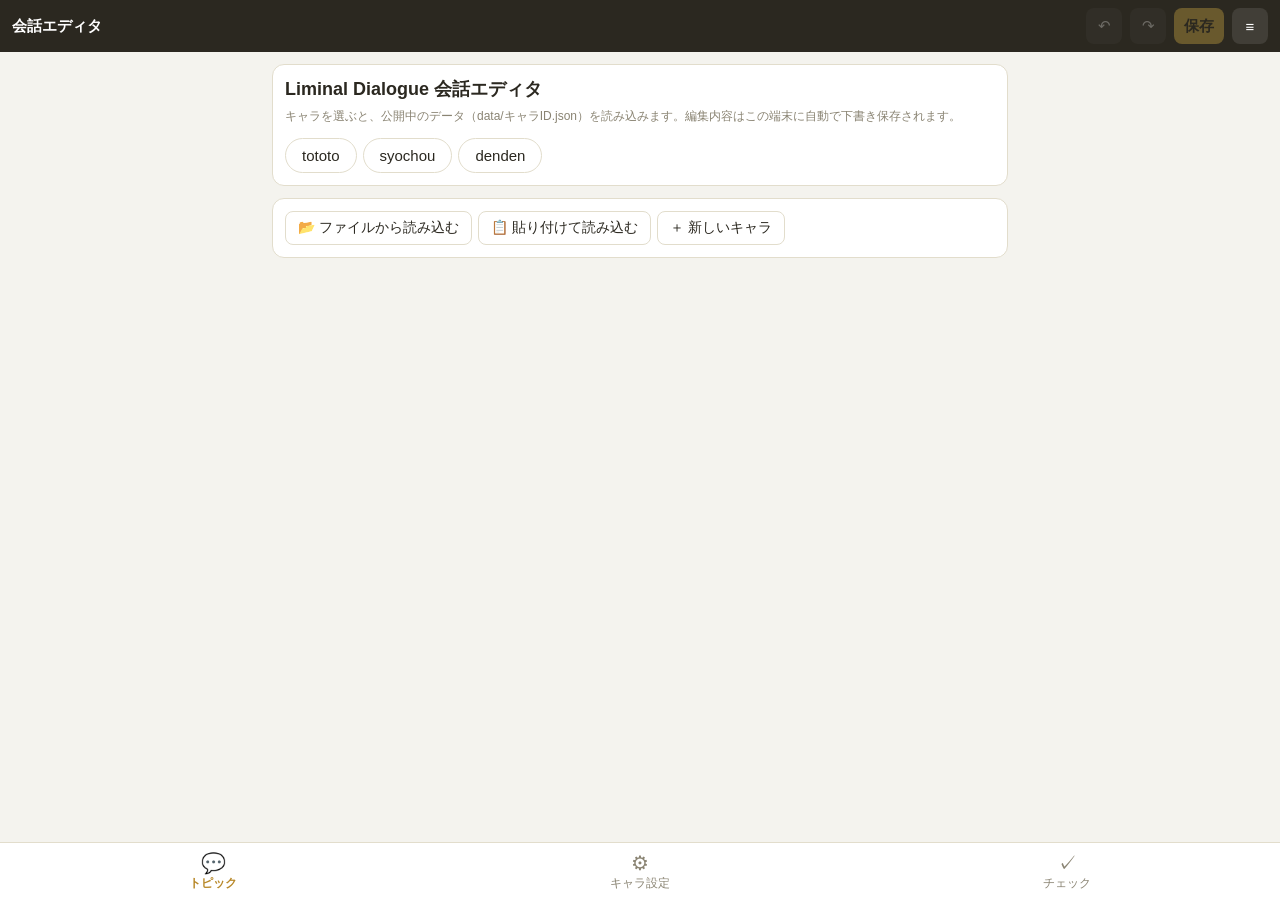
==== commit 69b66fd8: "Editor: save directly to GitHub with token, conflict check Co-Authored-By: Claude Opus 5.5 <noreply@" ====
--- a/talk-editor.html
+++ b/talk-editor.html
@@ -112,6 +112,10 @@
   .tag.first { background: #d9ecd9; color: #234; }
   .tag.story { background: #e6dcf5; color: #324; }
   .tag.hidden { background: #e2e2e2; color: #444; }
+  .tag.off { background: #f3d6d2; color: #7a2418; }
+  .chips.dim .chip:not(.off) { opacity: .45; }
+  .chip.off { border-style: dashed; }
+  .chip.off.on { background: var(--danger); border-color: var(--danger); border-style: solid; color: #fff; }
   details > summary { cursor: pointer; color: var(--muted); font-size: 13px; padding: 4px 0; list-style: none; }
   details > summary::before { content: "▸ "; }
   details[open] > summary::before { content: "▾ "; }
@@ -125,6 +129,7 @@
     display: flex; gap: 10px; align-items: center; width: 100%; text-align: left;
     background: var(--card); border: 1px solid var(--line); border-radius: 10px; padding: 10px 12px; margin-bottom: 8px;
   }
+  .topic-row.off { opacity: .55; }
   .topic-row .tid { font-family: ui-monospace, Menlo, monospace; font-size: 12px; color: var(--muted); }
   .topic-row .ttl { font-size: 15px; white-space: nowrap; overflow: hidden; text-overflow: ellipsis; }
   .topic-row .meta { display: flex; gap: 4px; flex-wrap: wrap; margin-top: 4px; align-items: center; }
@@ -232,7 +237,8 @@
   <div class="title" id="h-title">会話エディタ</div>
   <button class="hbtn" id="h-undo" title="元に戻す">↶</button>
   <button class="hbtn" id="h-redo" title="やり直す">↷</button>
-  <button class="hbtn primary" id="h-file">ファイル</button>
+  <button class="hbtn primary" id="h-save">保存</button>
+  <button class="hbtn" id="h-file" title="メニュー">≡</button>
 </header>
 
 <main id="main"></main>
@@ -421,6 +427,7 @@
   }
   document.getElementById("h-undo").disabled = !S.undo.length;
   document.getElementById("h-redo").disabled = !S.redo.length;
+  document.getElementById("h-save").disabled = !S.doc;
 }
 
 // ---------------------------------------------
@@ -520,10 +527,19 @@
 
 async function loadFromRepo(id) {
   let server = null;
-  try {
-    const res = await fetch(`data/${id}.json`, { cache: "no-cache" });
-    if (res.ok) server = await res.json();
-  } catch (e) { /* オフラインなど */ }
+  // トークンがあればGitHubから直接読む（Pagesは反映が遅れることがあるため）
+  if (ghToken()) {
+    try {
+      const f = await ghGetFile(`data/${id}.json`);
+      if (f) server = JSON.parse(f.text);
+    } catch (e) { console.warn(e); }
+  }
+  if (!server) {
+    try {
+      const res = await fetch(`data/${id}.json`, { cache: "no-cache" });
+      if (res.ok) server = await res.json();
+    } catch (e) { /* オフラインなど */ }
+  }
   const draft = readDraft(id);
   const serverStr = server ? JSON.stringify(normalize(server)) : null;
   if (draft && JSON.stringify(draft.doc) !== serverStr && JSON.stringify(draft.doc) !== draft.baseline) {
@@ -601,6 +617,7 @@
     S.doc && h("button", { onclick: () => { closeSheet(); download(); } }, "⬇︎ JSONファイルを書き出す"),
     S.doc && h("button", { onclick: () => { closeSheet(); copyJson(); } }, "⧉ JSONをコピー"),
     S.doc && h("button", { onclick: () => { closeSheet(); window.open(REPO_EDIT_URL + S.doc.id + ".json", "_blank"); } }, "↗ GitHubでこのファイルを開く（貼り付けて保存用）"),
+    h("button", { onclick: () => { closeSheet(); tokenSheet(false); } }, "🔑 GitHub連携の設定" + (ghToken() ? "（設定済み）" : "")),
     h("button", { onclick: () => { closeSheet(); chooseCharacter(); } }, "👤 別のキャラを開く"),
     h("button", { onclick: () => { closeSheet(); pickFile(); } }, "📂 ファイルから読み込む"),
     h("button", { onclick: () => { closeSheet(); pasteImport(); } }, "📋 貼り付けて読み込む"),
@@ -630,6 +647,159 @@
   if (!opts.length) { fileMenu(); return; }
   const id = await askMenu("編集するキャラを選んでください", opts);
   if (id) loadFromRepo(id);
+}
+
+// ---------------------------------------------
+// GitHubに直接保存
+// ---------------------------------------------
+const GH = { owner: "sazyoudnrk", repo: "liminal-dialogue", branch: "main" };
+const TOKEN_KEY = "ld-editor:gh-token";
+
+function ghToken() { try { return localStorage.getItem(TOKEN_KEY) || ""; } catch (e) { return ""; } }
+
+async function ghApi(path, opts) {
+  opts = opts || {};
+  const headers = { Accept: "application/vnd.github+json", Authorization: "Bearer " + ghToken() };
+  if (opts.body) headers["Content-Type"] = "application/json";
+  const res = await fetch(`https://api.github.com/repos/${GH.owner}/${GH.repo}/${path}`, Object.assign({}, opts, { headers, cache: "no-store" }));
+  let data = null;
+  try { data = await res.json(); } catch (e) { /* 本文なし */ }
+  return { status: res.status, ok: res.ok, data };
+}
+
+function ghError(r) {
+  const m = {
+    401: "トークンが無効か期限切れです。GitHub連携の設定からトークンを入れ直してください",
+    403: "このトークンには書き込み権限がありません（Contents を Read and write に）",
+    404: "リポジトリが見つかりません（トークンの対象に liminal-dialogue が入っているか確認）",
+    409: "GitHub側が同時に更新されました。もう一度保存してください",
+    422: "GitHub側が更新されています。もう一度保存してください",
+  }[r.status];
+  return new Error(m || `GitHubエラー（${r.status}）${(r.data && r.data.message) || ""}`);
+}
+
+function b64encode(str) {
+  const bytes = new TextEncoder().encode(str);
+  let bin = "";
+  for (let i = 0; i < bytes.length; i += 0x8000) bin += String.fromCharCode.apply(null, bytes.subarray(i, i + 0x8000));
+  return btoa(bin);
+}
+
+function b64decode(b64) {
+  const bin = atob(String(b64).replace(/\s/g, ""));
+  return new TextDecoder().decode(Uint8Array.from(bin, c => c.charCodeAt(0)));
+}
+
+async function ghGetFile(path) {
+  const r = await ghApi(`contents/${path}?ref=${GH.branch}`);
+  if (r.status === 404) return null;
+  if (!r.ok) throw ghError(r);
+  return { sha: r.data.sha, text: b64decode(r.data.content) };
+}
+
+async function ghPutFile(path, text, message, sha) {
+  const body = { message, content: b64encode(text), branch: GH.branch };
+  if (sha) body.sha = sha;
+  const r = await ghApi(`contents/${path}`, { method: "PUT", body: JSON.stringify(body) });
+  if (!r.ok) throw ghError(r);
+  return r.data;
+}
+
+function tokenSheet(thenPush) {
+  const inp = h("input", { type: "password", class: "mono", value: ghToken(), placeholder: "github_pat_…", autocomplete: "off" });
+  const status = h("p", { class: "help" });
+  const save = async () => {
+    const tk = inp.value.trim();
+    if (!tk) { status.textContent = "トークンを貼り付けてください"; return; }
+    try { localStorage.setItem(TOKEN_KEY, tk); } catch (e) { status.textContent = "この端末に保存できませんでした"; return; }
+    status.textContent = "確認中…";
+    try {
+      const r = await ghApi("");
+      if (!r.ok) throw ghError(r);
+      closeSheet();
+      toast("GitHub連携を設定しました");
+      if (thenPush) pushFlow();
+    } catch (e) {
+      try { localStorage.removeItem(TOKEN_KEY); } catch (e2) { /* noop */ }
+      status.textContent = "⚠ " + e.message;
+    }
+  };
+  showSheet("GitHub連携の設定", h("div", null,
+    h("p", { class: "help" }, "エディタから直接保存するためのトークンを設定します。トークンはこの端末のブラウザにだけ保存されます。最初に1回だけ必要です。"),
+    h("ol", { class: "help", style: "padding-left:18px;margin:8px 0" },
+      h("li", null, "下のボタンでGitHubのトークン作成画面を開く"),
+      h("li", null, "Token name は好きな名前、Expiration は好きな期限"),
+      h("li", null, "Repository access：Only select repositories → liminal-dialogue"),
+      h("li", null, "Permissions → Repository permissions → Contents を Read and write"),
+      h("li", null, "Generate token を押し、表示された文字列をコピーして下に貼る")),
+    h("button", { class: "btn block", onclick: () => window.open("https://github.com/settings/personal-access-tokens/new", "_blank") }, "↗ トークン作成画面を開く"),
+    h("label", { class: "f" }, "トークン"), inp,
+    h("div", { class: "row", style: "margin-top:10px" },
+      h("button", { class: "btn primary grow", onclick: save }, "確認して保存"),
+      ghToken() && h("button", { class: "btn danger", onclick: () => { try { localStorage.removeItem(TOKEN_KEY); } catch (e) { /* noop */ } closeSheet(); toast("トークンを削除しました"); } }, "削除")),
+    status,
+    h("p", { class: "help" }, "共用の端末では設定しないでください。")));
+}
+
+function pushFlow() {
+  if (!S.doc) return;
+  if (!ghToken()) { tokenSheet(true); return; }
+  refreshIssues();
+  const errs = S.issues.filter(i => i.level === "error").length;
+  const msg = h("input", { type: "text", value: `${S.doc.name || S.doc.id}の会話を更新` });
+  const status = h("div", { class: "help", style: "margin-top:8px" });
+  const btn = h("button", { class: "btn primary block", onclick: () => doPush(msg.value.trim() || `Update ${S.doc.id}`, btn, status, false) }, "保存してゲームに反映");
+  showSheet("GitHubに保存", h("div", null,
+    errs > 0 && h("p", { style: "color:var(--danger);font-size:14px;margin:0 0 8px" }, `⚠ エラーが${errs}件あります。このまま保存するとゲームで会話が途中で終わることがあります。`),
+    !isDirty() && h("p", { class: "help", style: "margin:0 0 8px" }, "前回の保存から変更はありません。"),
+    h("label", { class: "f" }, "変更メモ（履歴に残ります）"), msg,
+    h("div", { style: "margin-top:12px" }, btn),
+    status,
+    h("p", { class: "help" }, `data/${S.doc.id}.json に保存します。ゲームへの反映には1〜2分かかります。`)));
+}
+
+async function doPush(message, btn, status, force) {
+  btn.disabled = true;
+  status.textContent = "GitHubを確認中…";
+  const path = `data/${S.doc.id}.json`;
+  try {
+    const cur = await ghGetFile(path);
+    if (cur) {
+      const remote = JSON.stringify(normalize(JSON.parse(cur.text)));
+      if (remote === JSON.stringify(S.doc)) {
+        markExported(); closeSheet(); toast("GitHubと同じ内容なので保存しませんでした");
+        return;
+      }
+      // 読み込んだあとに別の場所（別端末やGitHub上）で変更されていたら確認する
+      if (!force && S.baseline && remote !== S.baseline) {
+        btn.disabled = false;
+        status.innerHTML = "";
+        status.append(
+          h("p", { style: "color:var(--warn);margin:0 0 6px" }, "⚠ 読み込んだあとに、GitHub上のこのファイルが別の場所で変更されています。保存するとその変更は消えます。"),
+          h("button", { class: "btn danger", onclick: () => doPush(message, btn, status, true) }, "上書きして保存"));
+        return;
+      }
+    }
+    status.textContent = "保存中…";
+    await ghPutFile(path, exportText(), message, cur && cur.sha);
+    let added = false;
+    const list = await ghGetFile("characters.json");
+    if (list) {
+      const ids = JSON.parse(list.text);
+      if (!ids.includes(S.doc.id)) {
+        ids.push(S.doc.id);
+        await ghPutFile("characters.json", JSON.stringify(ids) + "\n", `Add ${S.doc.id} to character list`, list.sha);
+        S.charIds = ids;
+        added = true;
+      }
+    }
+    markExported();
+    closeSheet();
+    toast(added ? "保存しました（キャラ一覧にも追加）" : "保存しました。1〜2分でゲームに反映されます");
+  } catch (e) {
+    btn.disabled = false;
+    status.textContent = "⚠ " + e.message;
+  }
 }
 
 // ---------------------------------------------
@@ -731,7 +901,8 @@
   for (const p of pools) counts[p] = LD.topicsIn(d, p).length;
 
   const match = (t, q) => {
-    if (S.filter !== "all" && !t.pools.includes(S.filter)) return false;
+    if (S.filter === "disabled") { if (!t.disabled) return false; }
+    else if (S.filter !== "all" && !t.pools.includes(S.filter)) return false;
     if (!q) return true;
     const hay = [t.id, t.title, t.memo].concat(t.scenes.flatMap(s => s.lines.map(l => l.text))).join("\n").toLowerCase();
     return hay.includes(q);
@@ -756,7 +927,8 @@
     search,
     h("div", { class: "scroll-x", style: "margin-bottom:10px" },
       h("button", { class: "chip" + (S.filter === "all" ? " on" : ""), onclick: () => { S.filter = "all"; render(); } }, `すべて ${d.topics.length}`),
-      pools.map(p => h("button", { class: "chip" + (S.filter === p ? " on" : ""), onclick: () => { S.filter = p; render(); } }, `${poolLabel(p)} ${counts[p]}`))),
+      pools.map(p => h("button", { class: "chip" + (S.filter === p ? " on" : ""), onclick: () => { S.filter = p; render(); } }, `${poolLabel(p)} ${counts[p]}`)),
+      h("button", { class: "chip" + (S.filter === "disabled" ? " on" : ""), onclick: () => { S.filter = "disabled"; render(); } }, `無効 ${d.topics.filter(t => t.disabled).length}`)),
     S.filter === "story" && h("p", { class: "help", style: "margin:-4px 0 8px" }, `ストーリーは上から順に、${d.rules.storyEvery || "?"}回話すごとに1つずつ出ます。↑↓で順番を変えられます。`),
     (fillList(), listBox));
 }
@@ -765,9 +937,9 @@
   const iss = issuesFor(t.id);
   const branches = t.scenes.filter(s => s.next && s.next.type !== "end" && s.next.type !== "goto").length;
   const lines = t.scenes.reduce((n, s) => n + s.lines.length, 0);
-  const row = h("div", { class: "topic-row", role: "button", onclick: () => openTopic(t.id) },
+  const row = h("div", { class: "topic-row" + (t.disabled ? " off" : ""), role: "button", onclick: () => openTopic(t.id) },
     h("div", { class: "grow" },
-      h("div", { class: "row" }, h("span", { class: "tid" }, t.id), t.once && h("span", { class: "tag hidden" }, "1回きり"), t.if && h("span", { class: "tag hidden" }, "条件付き")),
+      h("div", { class: "row" }, h("span", { class: "tid" }, t.id), t.disabled && h("span", { class: "tag off" }, "無効"), t.once && h("span", { class: "tag hidden" }, "1回きり"), t.if && h("span", { class: "tag hidden" }, "条件付き")),
       h("div", { class: "ttl" }, topicSummary(t)),
       h("div", { class: "meta" },
         t.pools.map(p => h("span", { class: "tag " + p }, poolLabel(p))),
@@ -848,12 +1020,19 @@
     h("input", { type: "text", value: t.title || "", placeholder: topicSummary(Object.assign({}, t, { title: "" })),
       oninput: e => { snap("title" + t.id); if (e.target.value) t.title = e.target.value; else delete t.title; changed(false); } }),
     h("label", { class: "f" }, "出てくる場所（複数選べます）"),
-    h("div", { class: "chips" }, allPools().map(p =>
+    h("div", { class: "chips" + (t.disabled ? " dim" : "") }, allPools().map(p =>
       h("button", { class: "chip" + (t.pools.includes(p) ? " on" : ""), onclick: () => {
         snap();
         t.pools = t.pools.includes(p) ? t.pools.filter(x => x !== p) : allPools().filter(x => x === p || t.pools.includes(x));
         changed(false); rerenderKeep();
-      } }, poolLabel(p)))),
+      } }, poolLabel(p))),
+      h("button", { class: "chip off" + (t.disabled ? " on" : ""), onclick: () => {
+        snap();
+        if (t.disabled) delete t.disabled; else t.disabled = true;
+        changed(false); rerenderKeep();
+        toast(t.disabled ? "無効にしました（ゲームには出ません）" : "有効に戻しました");
+      } }, "無効")),
+    t.disabled && h("p", { class: "help", style: "margin:4px 0 0" }, "無効のあいだはゲームに出てきません。ジャンプで来た場合もそこで会話が終わります。出てくる場所の設定はそのまま残ります。"),
     h("details", { open: !!(t.if || t.once || t.memo) || undefined },
       h("summary", null, "出現条件・メモ"),
       h("label", { class: "f" }, "出現条件（満たすときだけ選ばれる）"),
@@ -1529,6 +1708,7 @@
 document.getElementById("h-undo").addEventListener("click", undo);
 document.getElementById("h-redo").addEventListener("click", redo);
 document.getElementById("h-file").addEventListener("click", fileMenu);
+document.getElementById("h-save").addEventListener("click", pushFlow);
 document.querySelectorAll("#tabs button").forEach(b => b.addEventListener("click", () => {
   if (!S.doc) return;
   if (S.tab === b.dataset.tab && b.dataset.tab === "topics") S.topicId = null;
